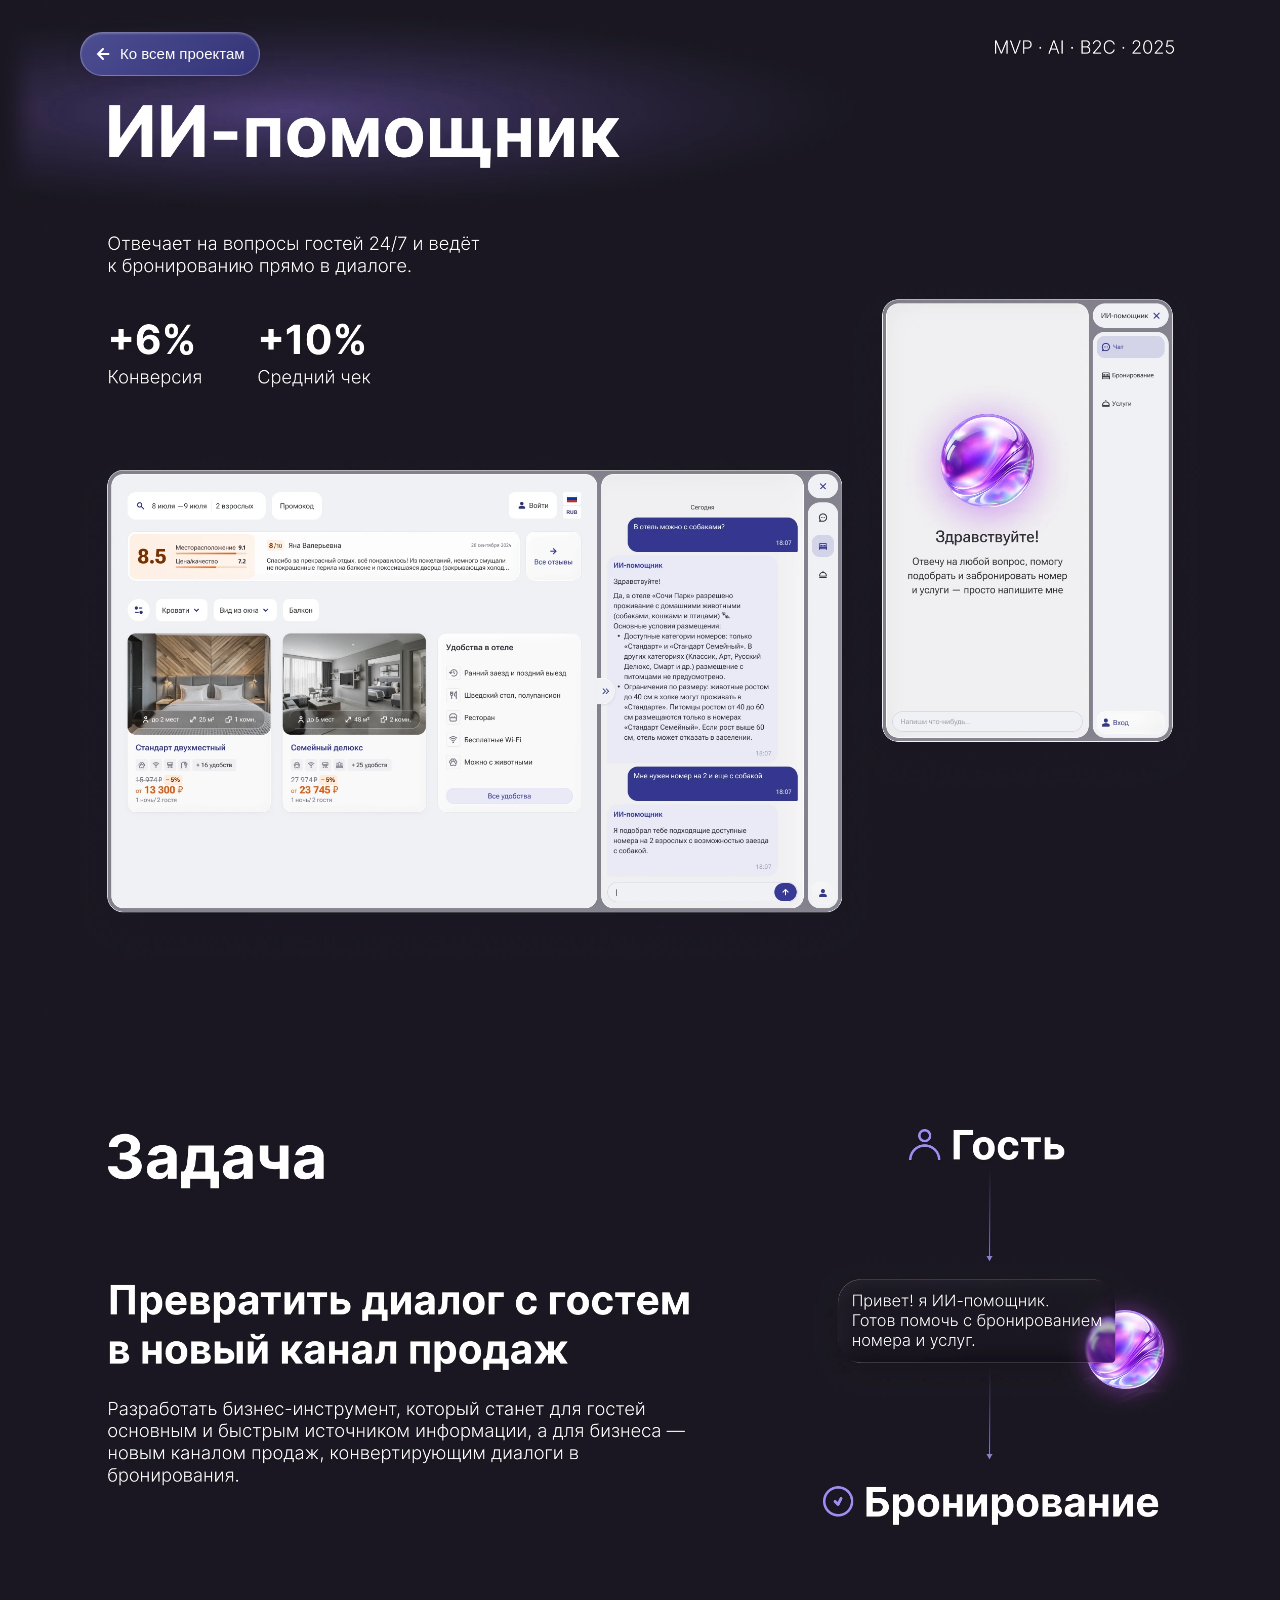
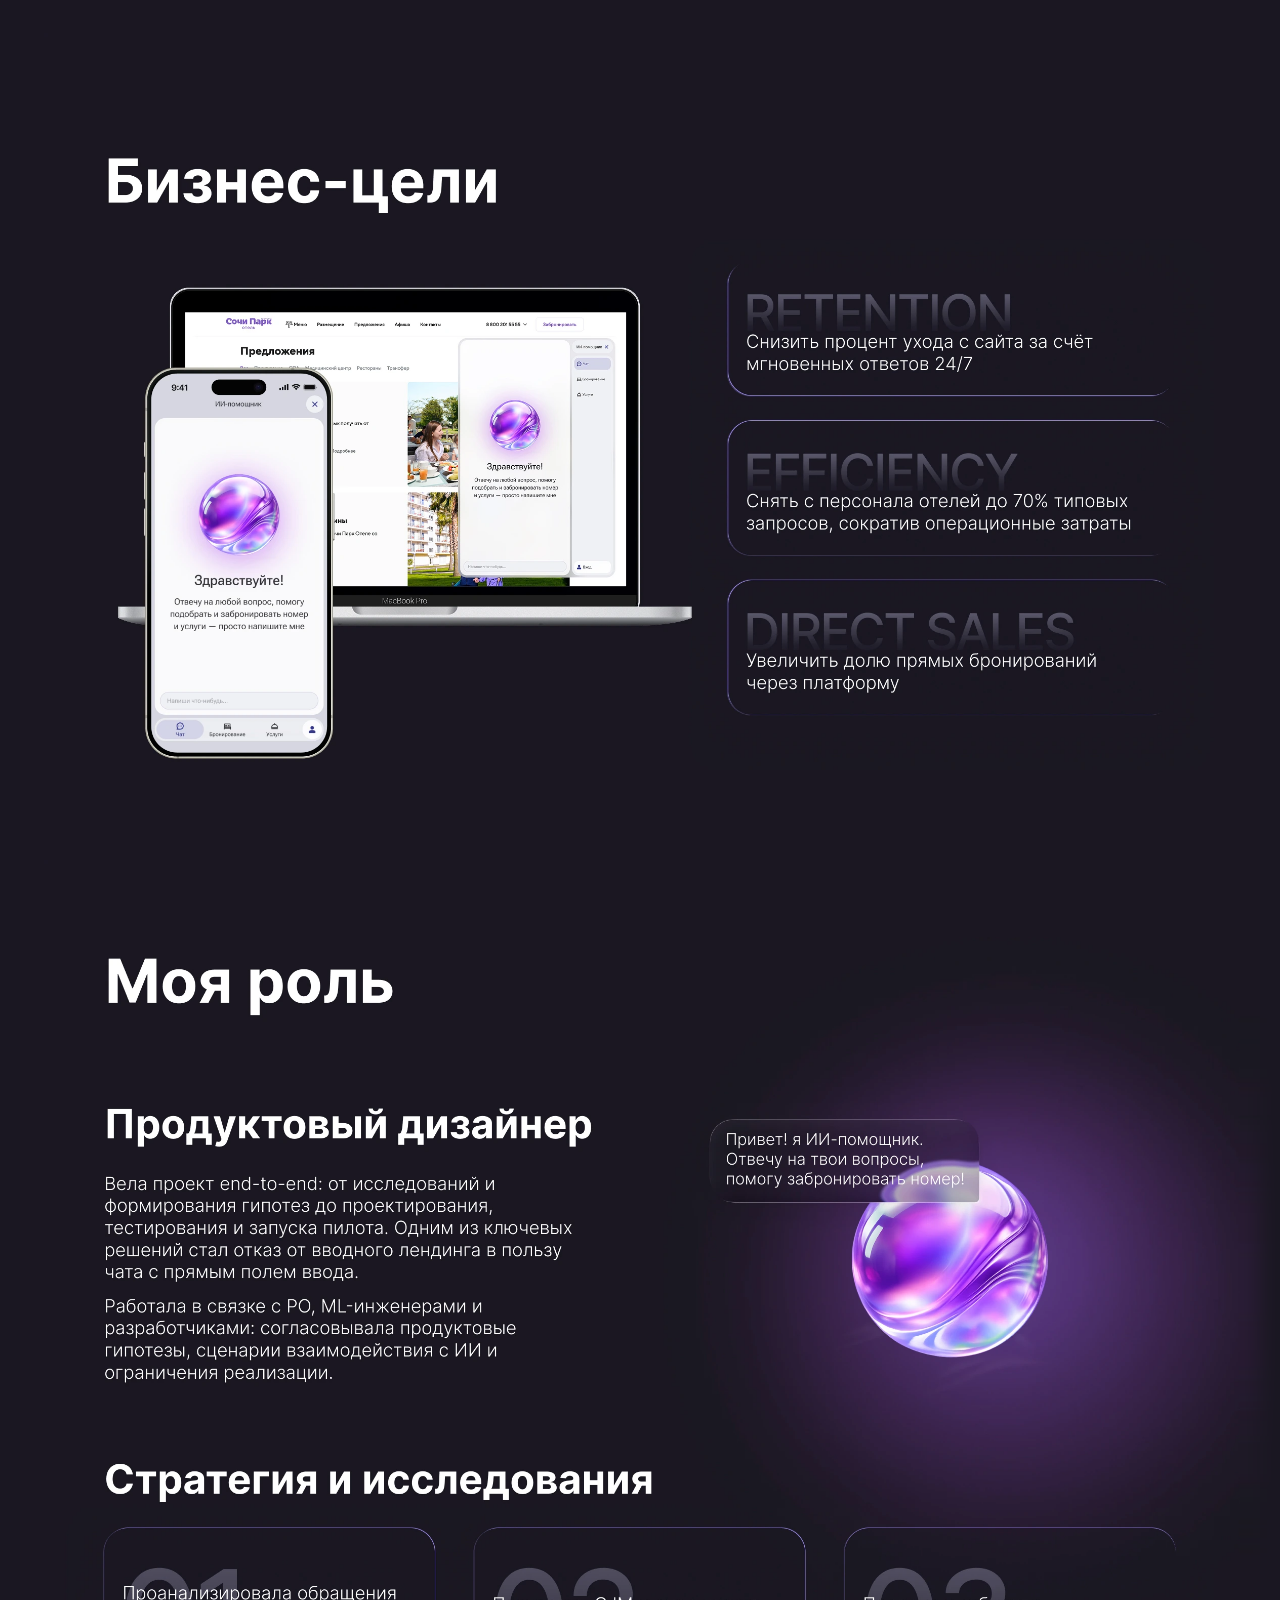
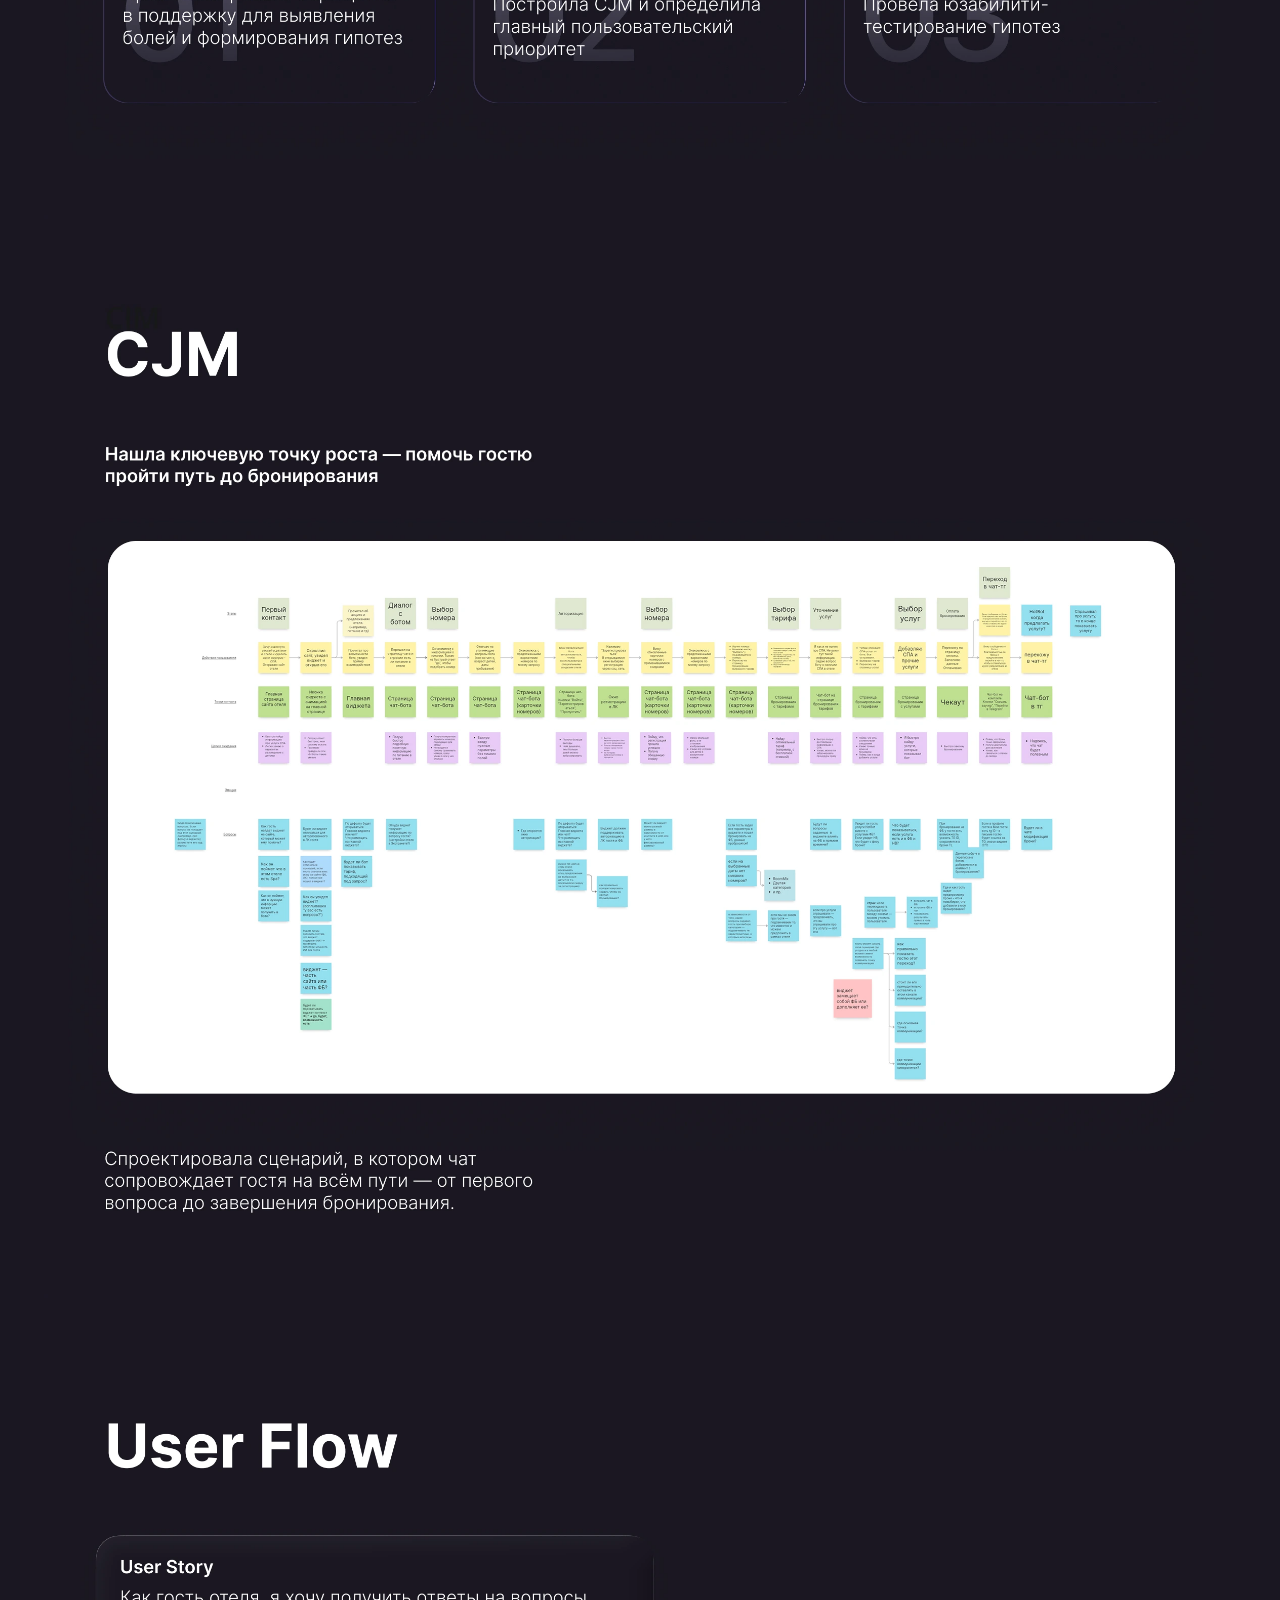
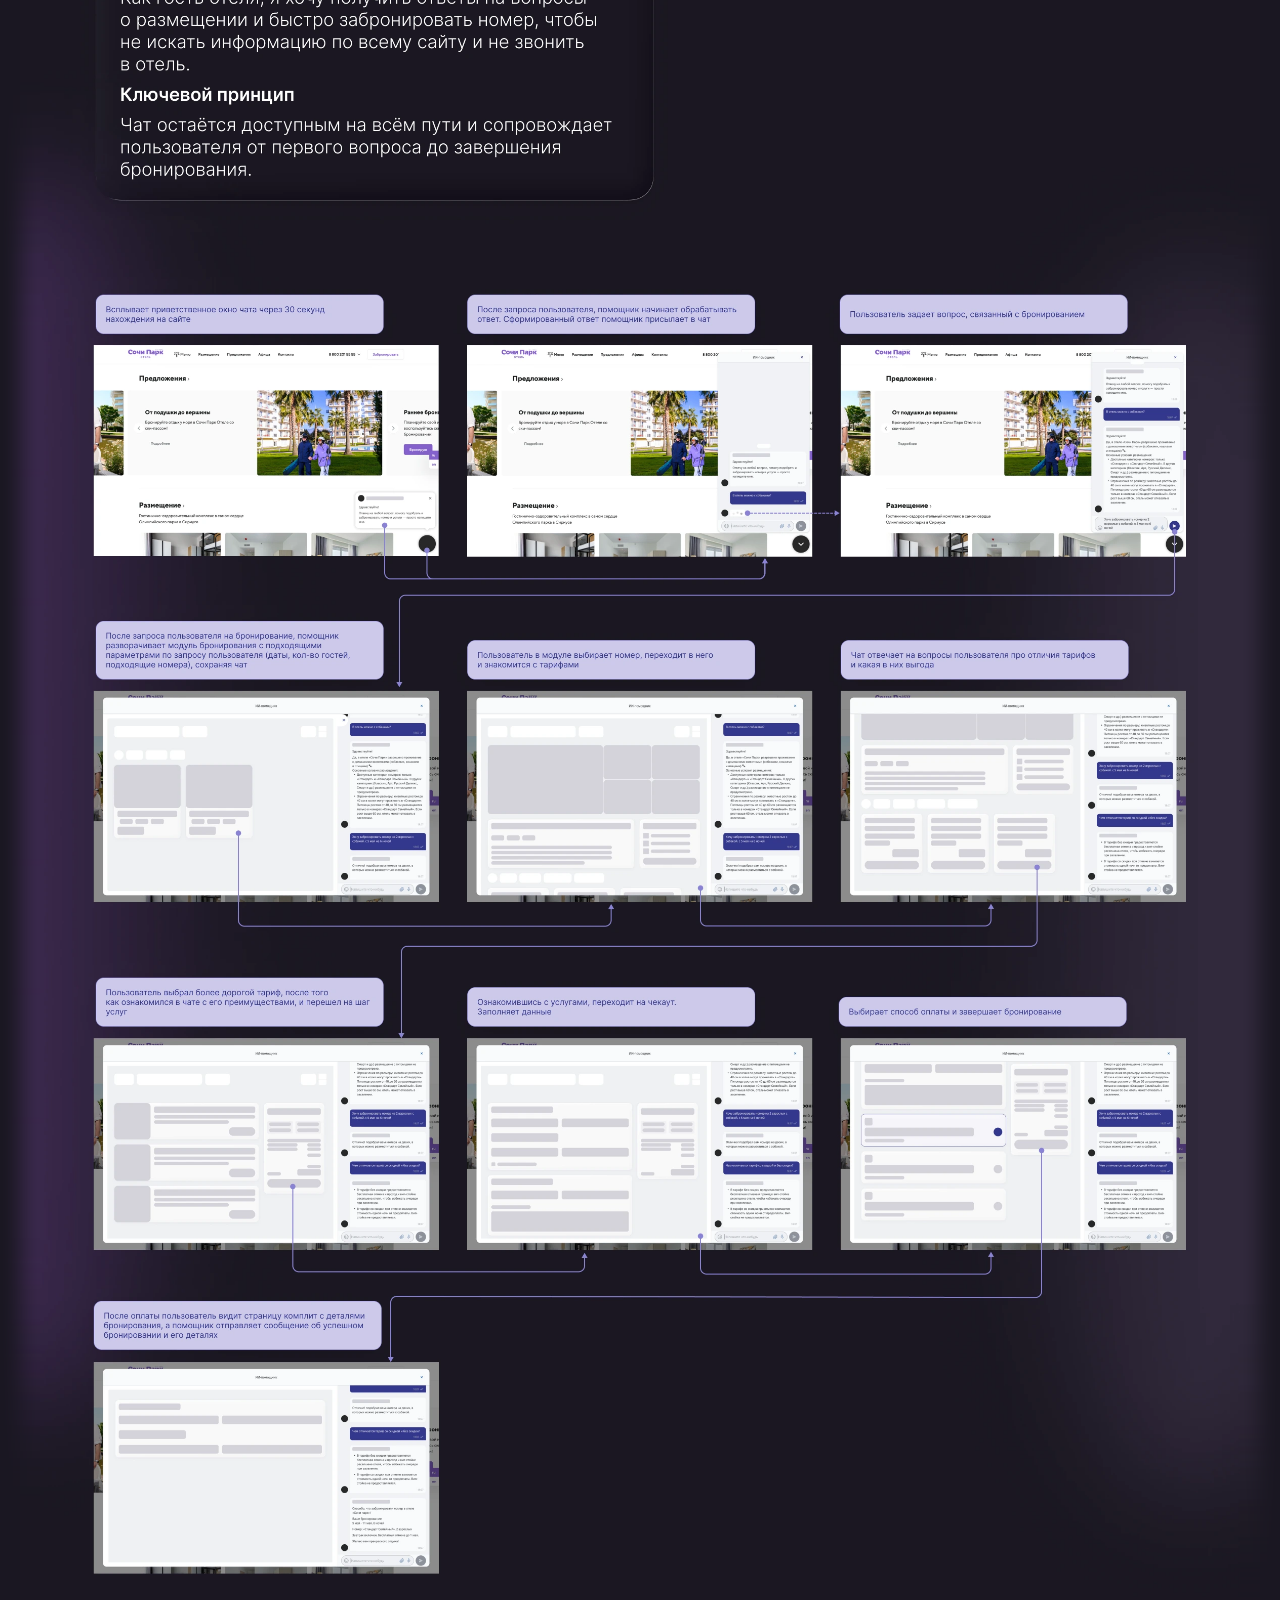
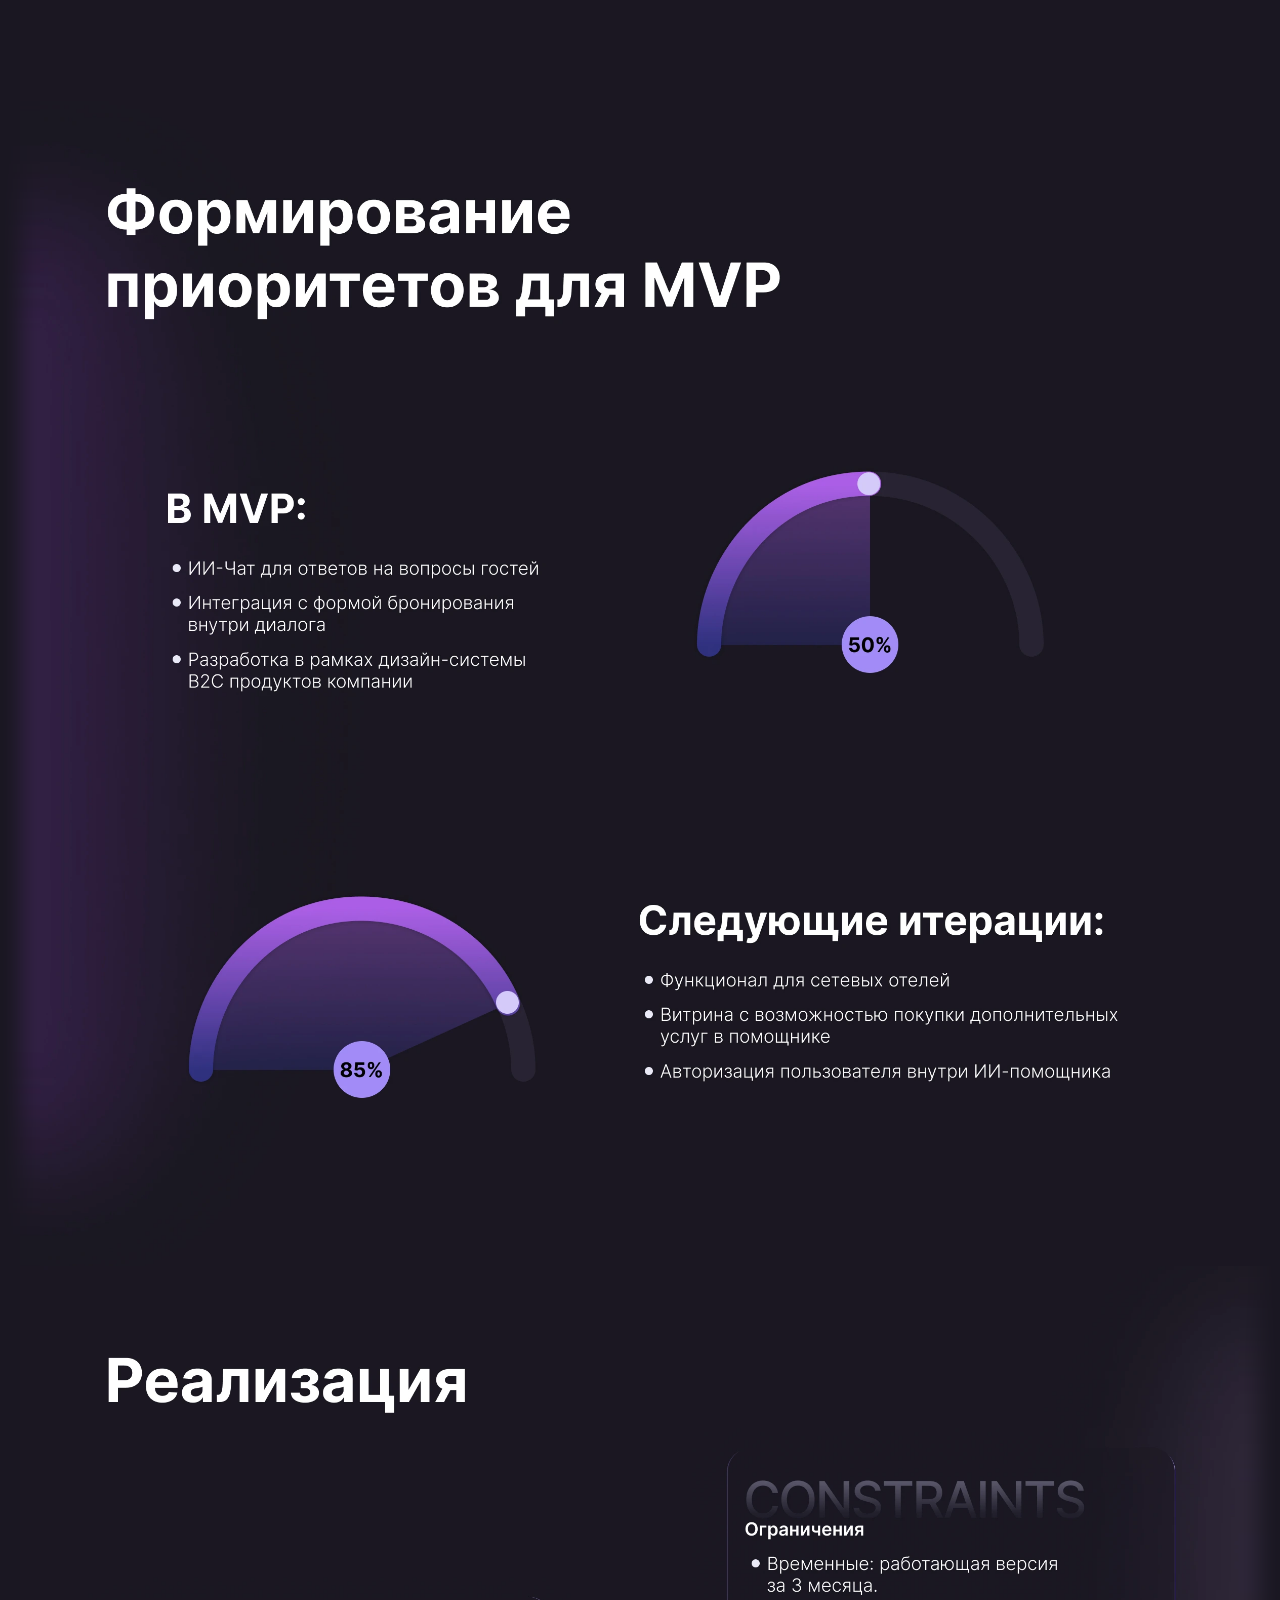
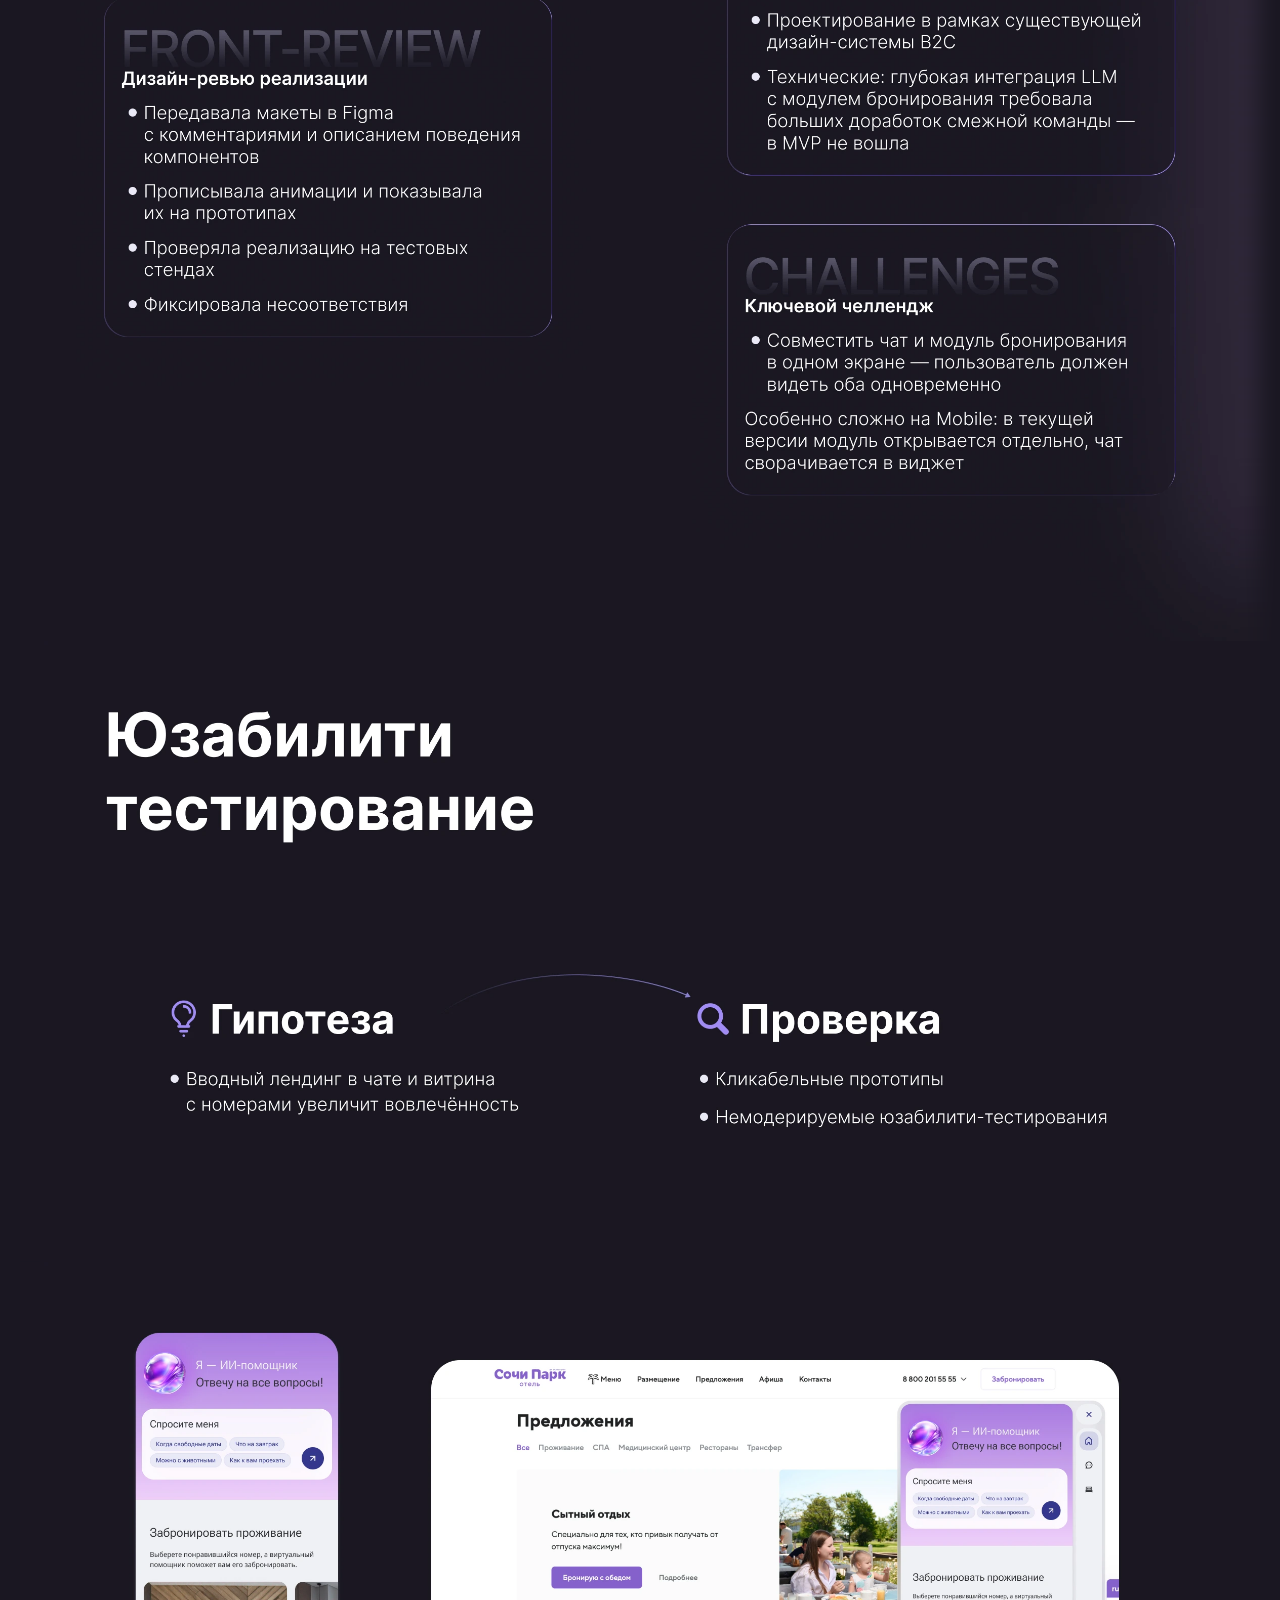
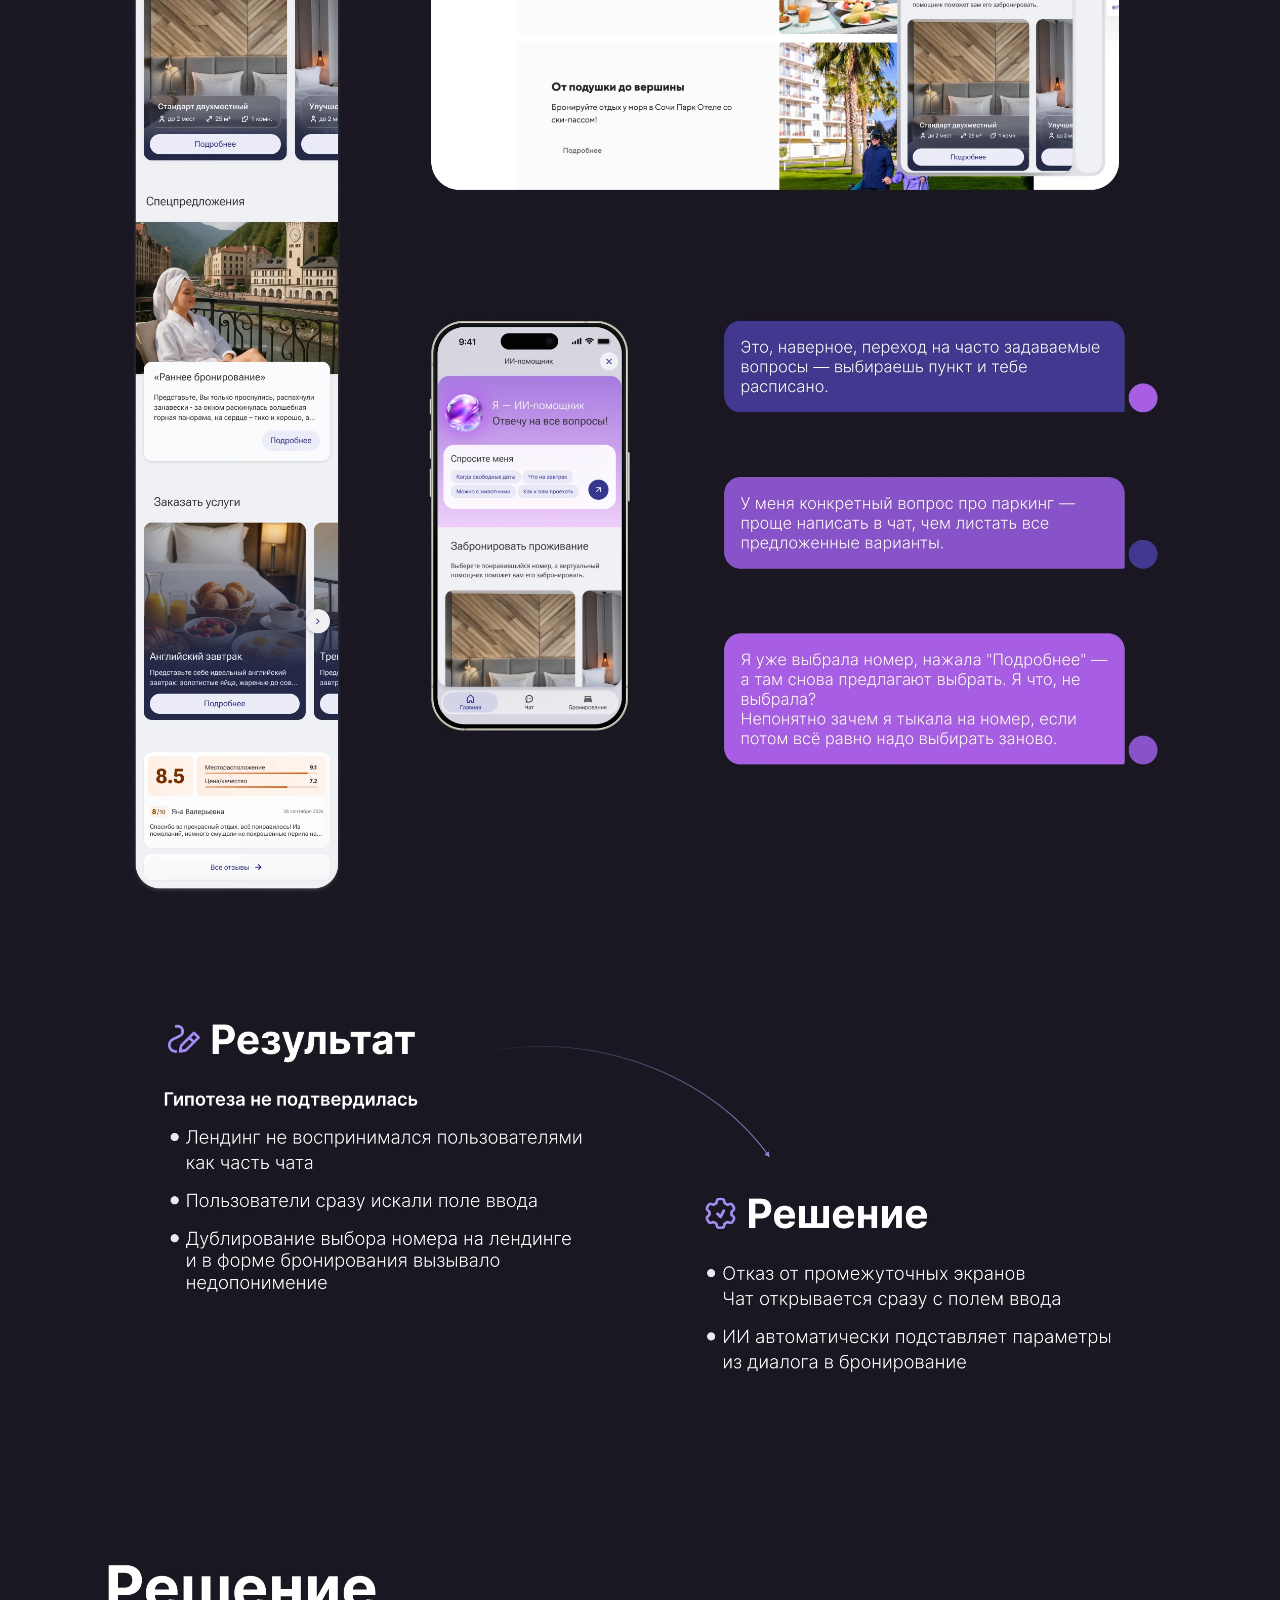
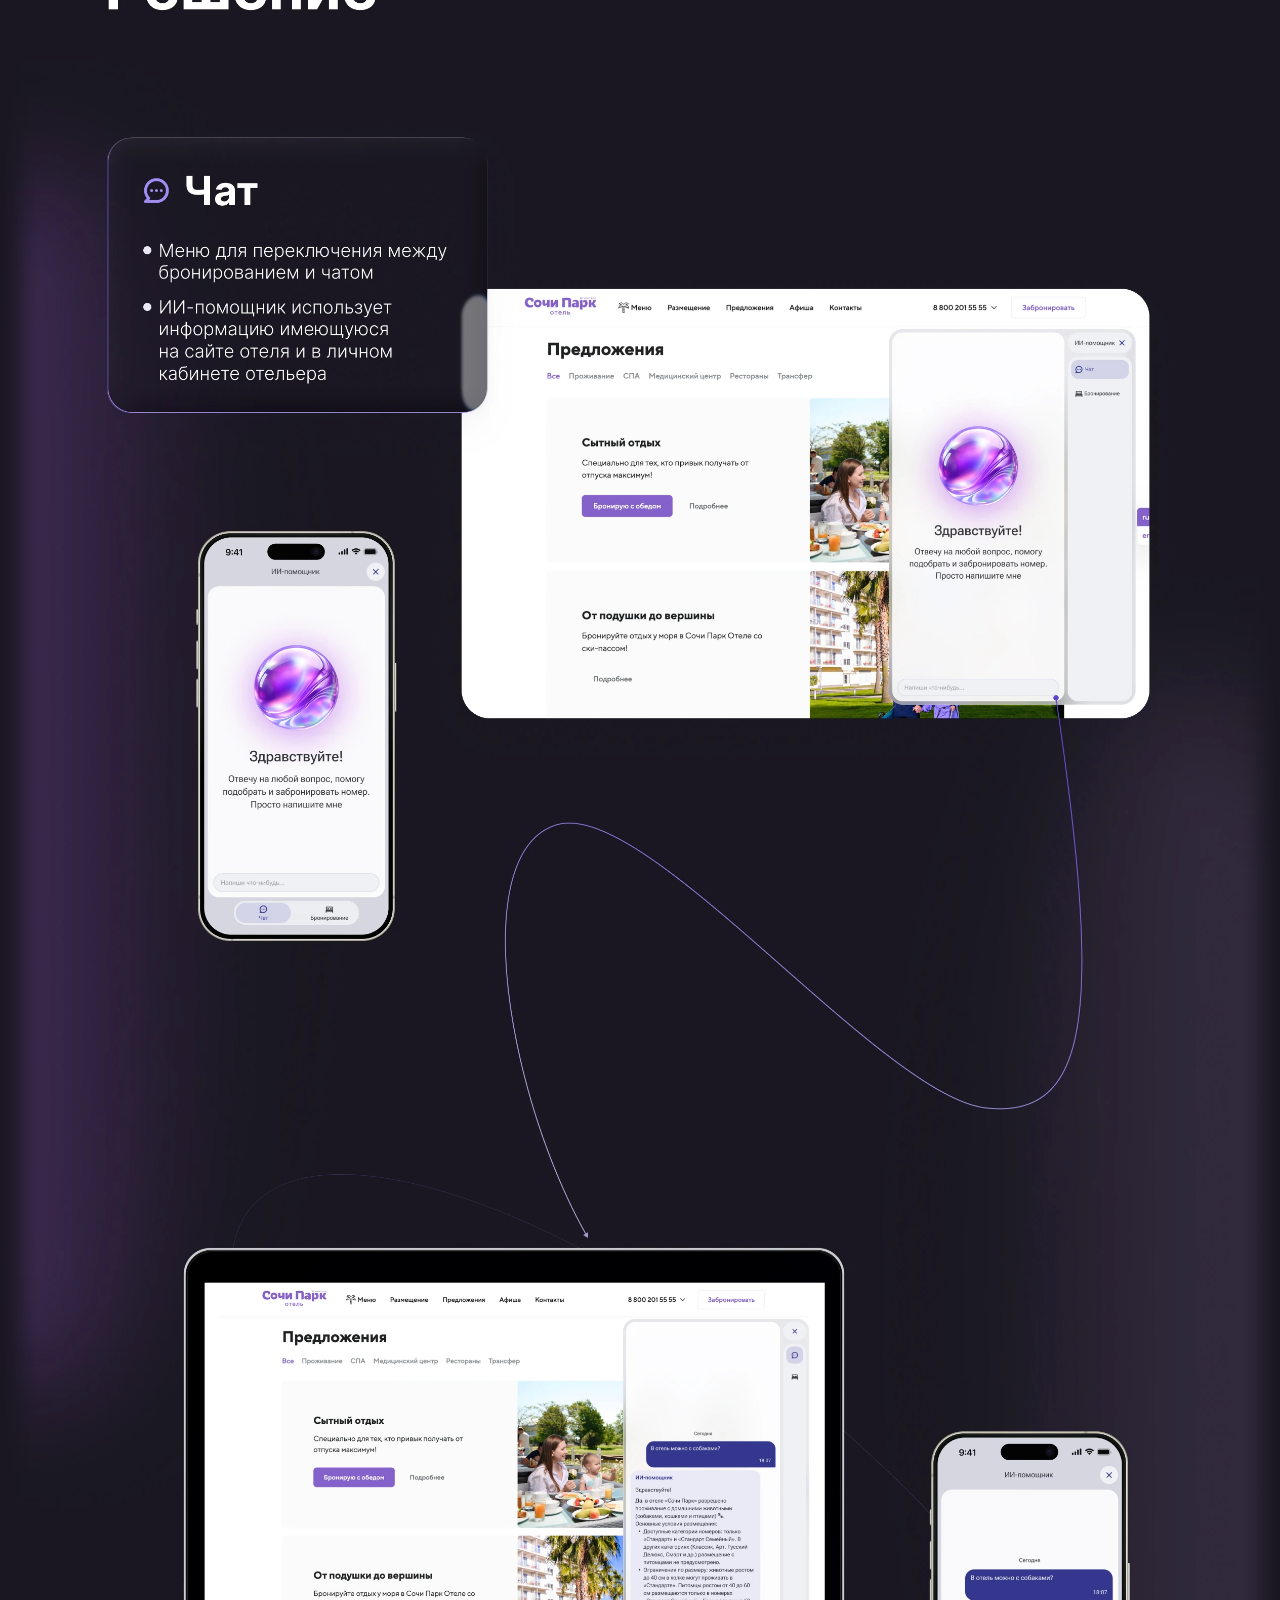
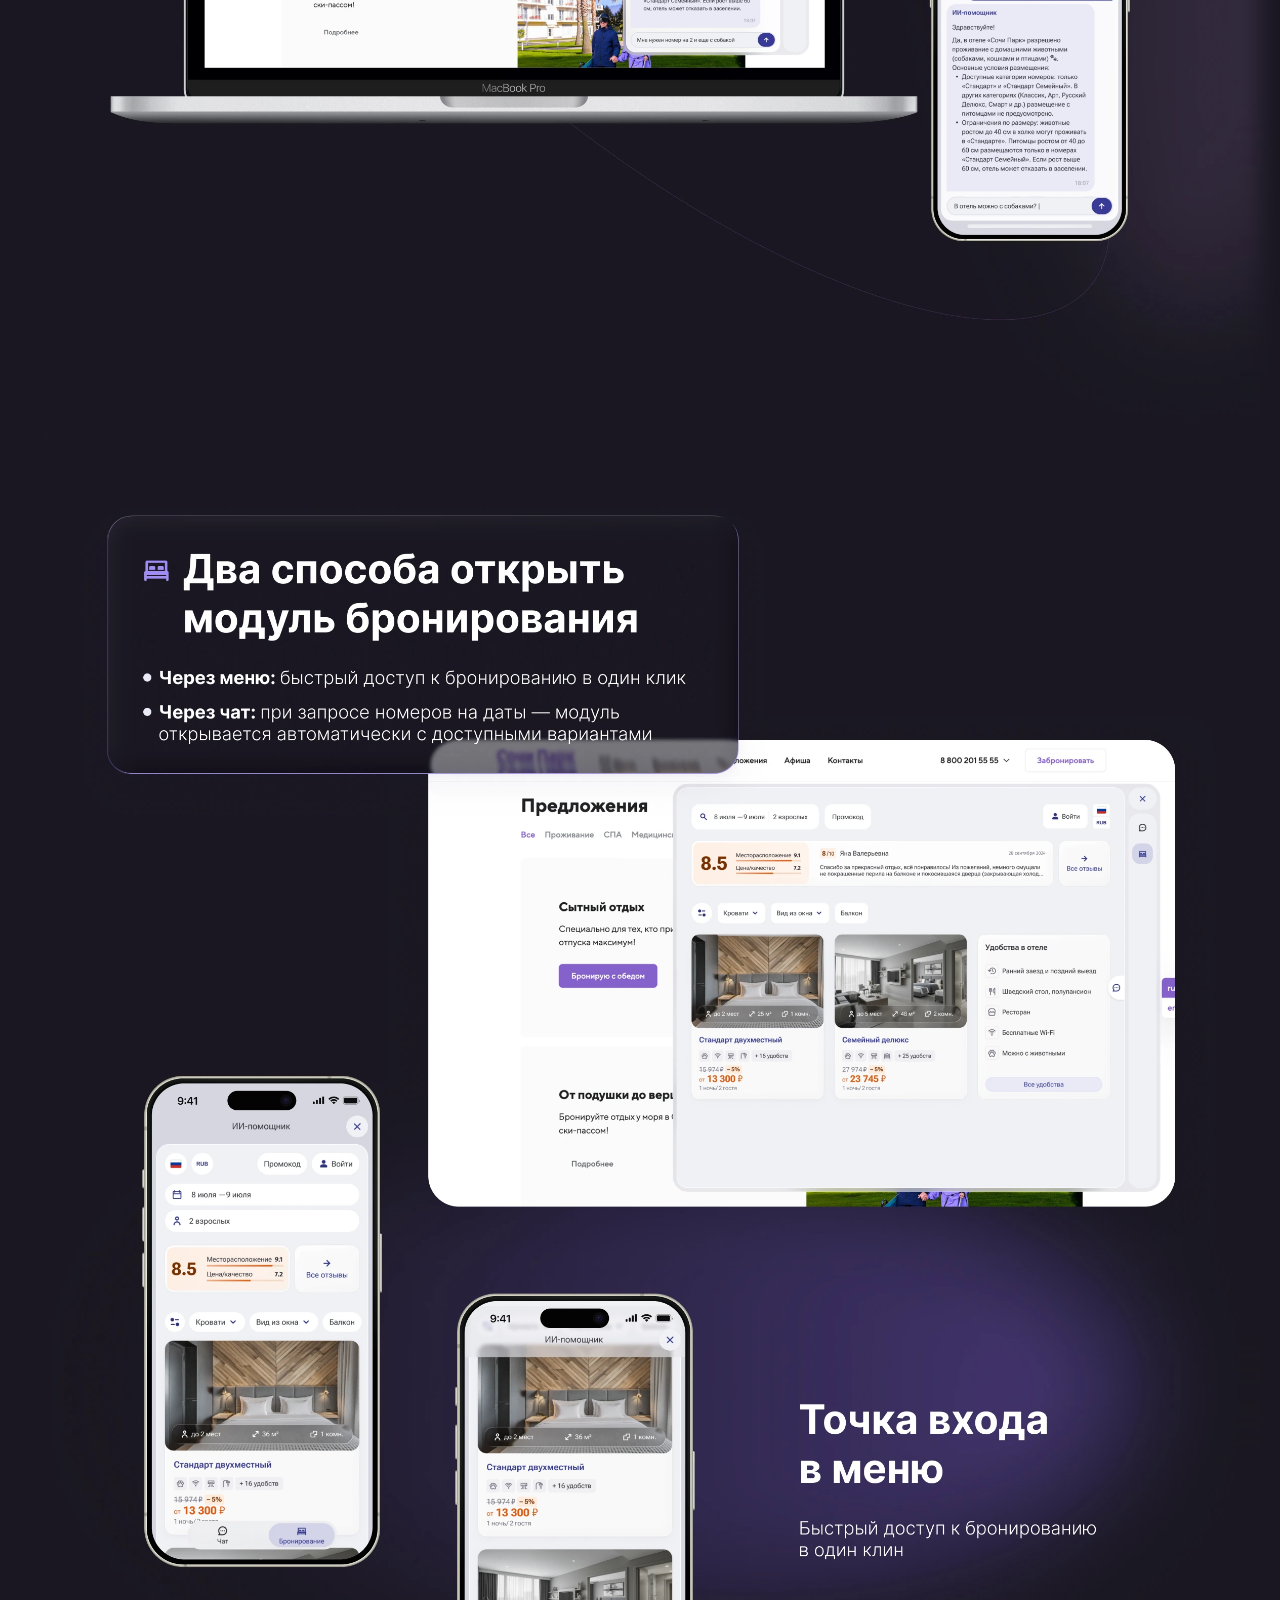
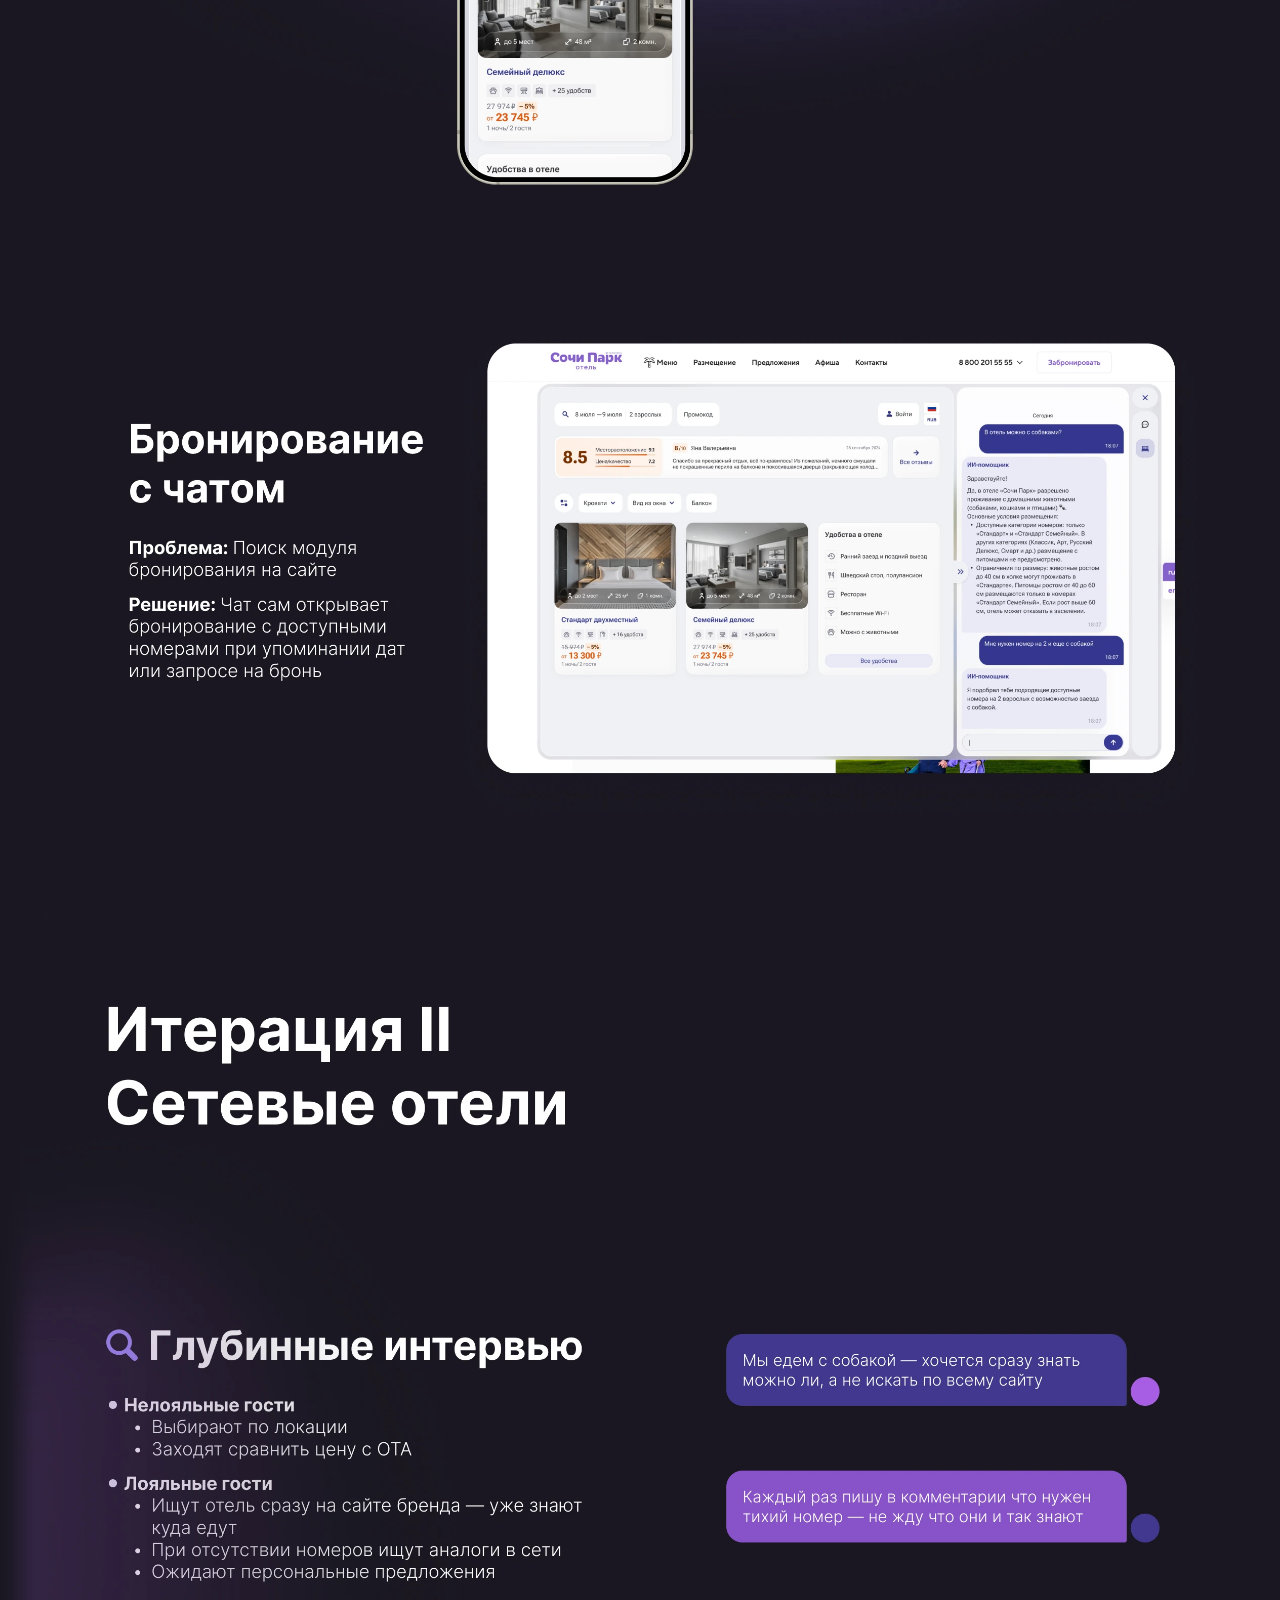
==== ai-assistant.html @ cda97fb2 "Добавить сайт портфолио и три кейса" ====
<!doctype html>
<html lang="ru">
<head>
  <meta charset="utf-8">
  <meta name="viewport" content="width=device-width, initial-scale=1">
  <meta name="description" content="Кейс Жанны Поломкиной о запуске ИИ-помощника для сайтов отелей.">
  <meta name="theme-color" content="#1a1722">
  <title>ИИ-помощник — Жанна Поломкина</title>
  <link rel="stylesheet" href="styles.css">
</head>
<body class="project-page project-page-dark">
  <header class="project-nav page">
    <a class="project-back" href="index.html#assistant-case">
      <svg width="20" height="20" viewBox="0 0 20 20" aria-hidden="true"><path d="M7.52271 11.0208H15.4004C15.9527 11.0208 16.4004 10.5731 16.4004 10.0208V9.97916C16.4004 9.42688 15.9527 8.97916 15.4004 8.97916H7.52271L10.744 5.75773C11.1345 5.3672 11.1345 4.73405 10.744 4.34353L10.7071 4.30669C10.3166 3.91616 9.68342 3.91616 9.29289 4.30669L3.59958 10L9.29289 15.6933C9.68342 16.0838 10.3166 16.0838 10.7071 15.6933L10.744 15.6565C11.1345 15.2659 11.1345 14.6328 10.744 14.2423L7.52271 11.0208Z" fill="currentColor"/></svg>
      Ко всем проектам
    </a>
  </header>

  <main aria-labelledby="assistant-title">
    <div class="assistant-panel" style="--panel-glow: url('assets--assistant--01-glow.webp')">
      <h1 class="project-block" id="assistant-title"><img draggable="false" src="assets--assistant--01.webp" width="2371" height="449" alt="ИИ-помощник. MVP, AI, B2C, 2025."></h1>
    </div>
    <div class="assistant-panel" style="--panel-glow: url('assets--assistant--02-glow.webp')">
      <img class="project-block" draggable="false" src="assets--assistant--02.webp" width="2371" height="1545" alt="ИИ-помощник отвечает гостям круглосуточно и ведёт к бронированию в диалоге. Конверсия выросла на 6%, средний чек — на 10%.">
    </div>
    <div class="assistant-panel" style="--panel-glow: url('assets--assistant--03-glow.webp')">
      <img class="project-block" draggable="false" src="assets--assistant--03.webp" width="2371" height="1232" alt="Задача: превратить диалог с гостем в новый канал продаж и дать гостям быстрый источник информации о бронировании." loading="lazy" decoding="async">
    </div>
    <div class="assistant-panel" style="--panel-glow: url('assets--assistant--04-glow.webp')">
      <img class="project-block" draggable="false" src="assets--assistant--04.webp" width="2371" height="1634" alt="Бизнес-цели: удержать гостей на сайте мгновенными ответами, снять с персонала до 70% типовых запросов и увеличить долю прямых бронирований." loading="lazy" decoding="async">
    </div>
    <div class="assistant-panel" style="--panel-glow: url('assets--assistant--05-glow.webp')">
      <img class="project-block" draggable="false" src="assets--assistant--05.webp" width="2371" height="1887" alt="Моя роль: продуктовый дизайнер от исследований до пилота. Анализ обращений в поддержку, карта пути гостя и юзабилити-тестирование. Работа с PO, ML-инженерами и разработчиками." loading="lazy" decoding="async">
    </div>
    <div class="assistant-panel" style="--panel-glow: url('assets--assistant--06-glow.webp')">
      <img class="project-block" draggable="false" src="assets--assistant--06.webp" width="2371" height="2132" alt="Карта пути гостя. Чат сопровождает гостя от первого вопроса до завершения бронирования." loading="lazy" decoding="async">
    </div>
    <div class="assistant-panel" style="--panel-glow: url('assets--assistant--07-glow.webp')">
      <img class="project-block" draggable="false" src="assets--assistant--07.webp" width="2371" height="3959" alt="Пользовательский сценарий. Гость задаёт вопрос, подбирает номер, сравнивает тарифы, выбирает услуги и оплачивает бронь, сохраняя доступ к чату." loading="lazy" decoding="async">
    </div>
    <div class="assistant-panel" style="--panel-glow: url('assets--assistant--08-glow.webp')">
      <img class="project-block" draggable="false" src="assets--assistant--08.webp" width="2371" height="2308" alt="Приоритеты MVP: ответы на вопросы и интеграция с бронированием в рамках дизайн-системы. Следующие итерации: сетевые отели, покупка услуг и авторизация в помощнике." loading="lazy" decoding="async">
    </div>
    <div class="assistant-panel" style="--panel-glow: url('assets--assistant--09-glow.webp')">
      <img class="project-block" draggable="false" src="assets--assistant--09.webp" width="2371" height="1928" alt="Реализация. Дизайн-ревью, проверка на тестовых стендах, ограничения трёхмесячного срока и задача совместить чат с бронированием на одном экране." loading="lazy" decoding="async">
    </div>
    <div class="assistant-panel" style="--panel-glow: url('assets--assistant--10-glow.webp')">
      <img class="project-block" draggable="false" src="assets--assistant--10.webp" width="2371" height="1226" alt="Юзабилити-тестирование. Гипотезу о том, что вводный экран и витрина номеров повысят вовлечённость, проверили на кликабельных прототипах." loading="lazy" decoding="async">
    </div>
    <div class="assistant-panel" style="--panel-glow: url('assets--assistant--11-glow.webp')">
      <img class="project-block" draggable="false" src="assets--assistant--11.webp" width="2371" height="2528" alt="Прототип вводного экрана и отзывы участников. Гости предпочитали сразу писать в чат и путались, когда номер предлагали выбрать повторно." loading="lazy" decoding="async">
    </div>
    <div class="assistant-panel" style="--panel-glow: url('assets--assistant--12-glow.webp')">
      <img class="project-block" draggable="false" src="assets--assistant--12.webp" width="2371" height="1092" alt="Результат тестирования. Вводный экран убрали, чат сразу открывается с полем ввода, а параметры из диалога передаются в бронирование." loading="lazy" decoding="async">
    </div>
    <div class="assistant-panel" style="--panel-glow: url('assets--assistant--13-glow.webp')">
      <img class="project-block" draggable="false" src="assets--assistant--13.webp" width="2371" height="4229" alt="Решение для чата. Меню переключает между чатом и бронированием. Помощник использует сведения с сайта отеля и из кабинета отельера." loading="lazy" decoding="async">
    </div>
    <div class="assistant-panel" style="--panel-glow: url('assets--assistant--14-glow.webp')">
      <img class="project-block" draggable="false" src="assets--assistant--14.webp" width="2371" height="4111" alt="Бронирование открывается через меню или автоматически из чата при запросе доступных номеров на нужные даты." loading="lazy" decoding="async">
    </div>
    <div class="assistant-panel" style="--panel-glow: url('assets--assistant--15-glow.webp')">
      <img class="project-block" draggable="false" src="assets--assistant--15.webp" width="2371" height="4168" alt="Вторая итерация для сетевых отелей. После интервью добавили быстрый выбор города и карточки отелей в диалоге." loading="lazy" decoding="async">
    </div>
    <div class="assistant-panel" style="--panel-glow: url('assets--assistant--16-glow.webp')">
      <img class="project-block" draggable="false" src="assets--assistant--16.webp" width="2371" height="2202" alt="Результат пилота. Конверсия после общения с чатом выросла на 6%, средний чек — на 10%. Обработку типовых запросов автоматизировали." loading="lazy" decoding="async">
    </div>
    <div class="assistant-panel">
      <img class="project-block" draggable="false" src="assets--assistant--17.webp" width="2371" height="3329" alt="Финальные экраны ИИ-помощника на компьютере и телефоне: приветствие, диалог, бронирование и подбор отелей сети." loading="lazy" decoding="async">
    </div>
  </main>
</body>
</html>
---- styles.css ----
:root {
  font-family: Arial, Helvetica, sans-serif;
  color: #101013;
  background: #ececef;
  --accent: #35338b;
  --inset: clamp(24px, 5.333vw, 64px);
}

*, *::before, *::after { box-sizing: border-box; }
body {
  margin: 0;
  background: radial-gradient(
    ellipse clamp(260px, 45.833vw, 720px) clamp(160px, 18vw, 260px)
    at max(0px, calc(50% - 600px)) clamp(90px, 10.417vw, 145px),
    #ccc4eb, transparent
  ) no-repeat;
}
h1, h2, h3, ul { margin: 0; }
h2 { font-size: 40px; line-height: 1.2; }
a { color: var(--accent); text-decoration: none; }
a:focus-visible, button:focus-visible { outline: 3px solid #796be2; outline-offset: 4px; }
a:hover { text-decoration: underline; }
img { display: block; max-width: 100%; }
section { scroll-margin-top: 24px; }

.page {
  max-width: 1200px;
  margin-inline: auto;
}
.inset { padding-inline: var(--inset); }
.header { padding-top: 30px; }
.header nav { display: flex; justify-content: flex-end; flex-wrap: wrap; gap: 12px 28px; font-size: 16px; }
.header h1 {
  margin-top: 40px;
  font-size: clamp(40px, 6.05vw, 73px);
  line-height: 1.16;
  letter-spacing: -.02em;
  color: #050506;
}

.intro {
  display: grid;
  grid-template-columns: minmax(0, 395fr) minmax(0, 613fr);
  align-items: stretch;
  gap: clamp(24px, 5.333vw, 64px);
  margin-top: clamp(58px, 12.1vw, 145px);
  margin-bottom: clamp(48px, 7vw, 84px);
}
.portrait {
  width: 100%;
  height: 100%;
  object-fit: cover;
  border-radius: 40px;
  box-shadow: 0 24px 58px #24233f0d;
}
.bio {
  padding: clamp(28px, 4.67vw, 56px);
  background: linear-gradient(152deg, #fff, #f0f0f1);
  border-radius: 48px;
  box-shadow: inset 0 0 34px #ffffff88, 0 1px 4px #1817290d, 0 16px 36px #24233f08;
}
.bio h2 { margin-bottom: 32px; color: #050506; }
.bio ul, .case ul { font-size: 20px; line-height: 1.22; }
.bio ul, .case ul, .achievement ul { padding-left: 24px; }
.bio li::marker, .case li::marker { color: var(--accent); }
.bio li + li { margin-top: 23px; }
.bio address {
  display: flex;
  flex-wrap: wrap;
  gap: 10px clamp(20px, 5.4vw, 65px);
  margin-top: 24px;
  font-style: normal;
  font-size: 16px;
}

.achievements {
  position: relative;
  isolation: isolate;
  overflow: hidden;
  padding-block: 120px 122px;
  border-radius: 40px;
  color: white;
  background: radial-gradient(ellipse 55% 46% at 67% 55%, #473a75, transparent 100%), #1f1e2d;
}
.achievements::before {
  content: "";
  position: absolute;
  z-index: -1;
  top: 190px;
  left: 10%;
  width: 720px;
  height: 240px;
  border: 1px solid #7662ac75;
  border-radius: 50%;
  transform: rotate(37deg);
}
.achievement-grid {
  display: grid;
  grid-template-columns: repeat(3, minmax(0, 1fr));
  gap: clamp(18px, 3.333vw, 40px);
  margin-top: 64px;
}
.achievement {
  position: relative;
  min-height: 323px;
  padding: 32px 23px 105px;
  border: 1px solid #aaa7c247;
  border-right-color: #8981b521;
  border-radius: 30px;
  background: linear-gradient(140deg, #211f34e8, #141321e8);
}
.achievement:nth-child(3) { background: linear-gradient(140deg, #262347e6, #141321ee); }
.achievement h3 { font-size: clamp(21px, 2.333vw, 28px); line-height: 1.2; }
.achievement ul { margin-top: 24px; font-size: 18px; line-height: 1.45; }
.achievement li + li { margin-top: 5px; }
.achievement img { position: absolute; right: 35px; bottom: 28px; }

.cases { padding-top: 104px; padding-bottom: 180px; }
.cases > h2 { margin-bottom: 64px; }
.case {
  display: grid;
  grid-template-columns: 42.3% minmax(0, 1fr);
  width: calc(100% - 32px);
  border-radius: 40px;
  background: #fff;
  color: #191b1e;
  box-shadow: 0 24px 55px #24233f0e, 0 1px 4px #24233f12;
  cursor: pointer;
}
.case + .case { margin-top: 64px; }
.case-cover { width: 100%; height: 100%; object-fit: cover; border-radius: inherit; }
.case-body { display: flex; flex-direction: column; padding: 39px 32px 31px 40px; }
.case h3 { margin-bottom: 30px; font-size: 28px; line-height: 1.22; }
.case li + li { margin-top: 12px; }
.case-link {
  display: inline-flex;
  align-items: center;
  gap: 4px;
  align-self: flex-end;
  margin-top: auto;
  padding: 12px 16px;
  border-radius: 100px;
  background: #e8e6f6;
  font-size: 16px;
  line-height: 1;
}
.case ul { margin-bottom: 24px; }
.case:has(.case-link:focus-visible) { outline: 3px solid #796be2; outline-offset: 4px; }
.case-link:hover { text-decoration: none; }

@media (hover: hover) {
  .case:hover { box-shadow: 0 24px 84px #0e0c3017, 0 3px 20px #0e0c300d; }
  .case-link:hover { background: #ded9f4; }
}

@media (max-width: 960px) {
  .bio ul, .case ul { font-size: 18px; }
  .bio li + li { margin-top: 16px; }
  .bio address { column-gap: 20px; }
  .case { width: 100%; }
  .case-cover { object-fit: contain; background: #ececef; }
  .case-body { padding: 28px; }
  .case h3 { font-size: 24px; }
}

@media (max-width: 760px) {
  h2 { font-size: 32px; }
  .header nav { justify-content: flex-start; }
  .intro { grid-template-columns: 1fr; }
  .portrait { height: auto; width: min(100%, 395px); }
  .bio { border-radius: 32px; }
  .bio h2 { margin-bottom: 22px; }
  .achievements { padding-block: 54px; border-radius: 30px; }
  .achievement-grid { grid-template-columns: 1fr; margin-top: 32px; }
  .achievement { min-height: 196px; padding-bottom: 32px; padding-right: 83px; }
  .achievement ul { margin-top: 16px; }
  .achievement img { width: 52px; height: 52px; right: 18px; bottom: 20px; }
  .cases { padding-block: 60px 80px; }
  .cases > h2 { margin-bottom: 30px; }
  .case { grid-template-columns: 1fr; border-radius: 30px; }
  .case + .case { margin-top: 32px; }
  .case-cover { height: auto; aspect-ratio: auto; }
  .case h3 { margin-bottom: 20px; }
}

@media (max-width: 420px) {
  .header h1 { font-size: clamp(29px, 8.3vw, 40px); }
  .header nav { gap: 12px 18px; }
  .bio, .case-body { padding: 24px; }
  .bio ul, .case ul { font-size: 17px; }
}

@media (min-width: 1100px) {
  .intro { min-height: 482px; }
  .case { min-height: 390px; }
  .case + .case { min-height: 414px; }
}

.project-page { background: #ececef; }
.project-page-modification { background: #ecebf0; }
.project-page-dark { background: #1a1722; color: #fff; color-scheme: dark; }

.project-nav {
  position: sticky;
  z-index: 2;
  top: max(clamp(12px, 2.67vw, 32px), env(safe-area-inset-top));
  height: 0;
  padding-inline: clamp(16px, 3.33vw, 40px);
}

.project-back {
  display: inline-flex;
  align-items: center;
  gap: 7px;
  min-height: 44px;
  padding: 8px 14px 8px 12px;
  border: 1px solid #ffffff45;
  border-radius: 999px;
  background: linear-gradient(145deg, #5455a0df, #353680d9);
  box-shadow: inset 0 1px 2px #ffffff36, 0 6px 20px #0e0c3014;
  -webkit-backdrop-filter: blur(10px) saturate(145%);
  backdrop-filter: blur(10px) saturate(145%);
  color: #fff;
  font-size: 15px;
  line-height: 1.2;
}

.project-back:hover {
  background: linear-gradient(145deg, #484992ec, #303174e8);
  text-decoration: none;
}

.project-block img, img.project-block {
  width: 100%;
  height: auto;
  pointer-events: none;
  user-select: none;
  -webkit-touch-callout: none;
}

@media (min-width: 1201px) {
  .assistant-panel {
    display: grid;
    grid-template-columns: minmax(0, 1fr) min(100%, 1200px) minmax(0, 1fr);
  }

  .assistant-panel > .project-block { grid-area: 1 / 2; }

  .assistant-panel::before,
  .assistant-panel::after {
    content: "";
    width: min(100%, 380px);
    background: var(--panel-glow) no-repeat;
    background-size: 200% 100%;
  }

  .assistant-panel::before { grid-area: 1 / 1; justify-self: end; }
  .assistant-panel::after { grid-area: 1 / 3; background-position: right; }
}

@media (max-width: 760px) {
  .project-page main { padding-top: 58px; }
}
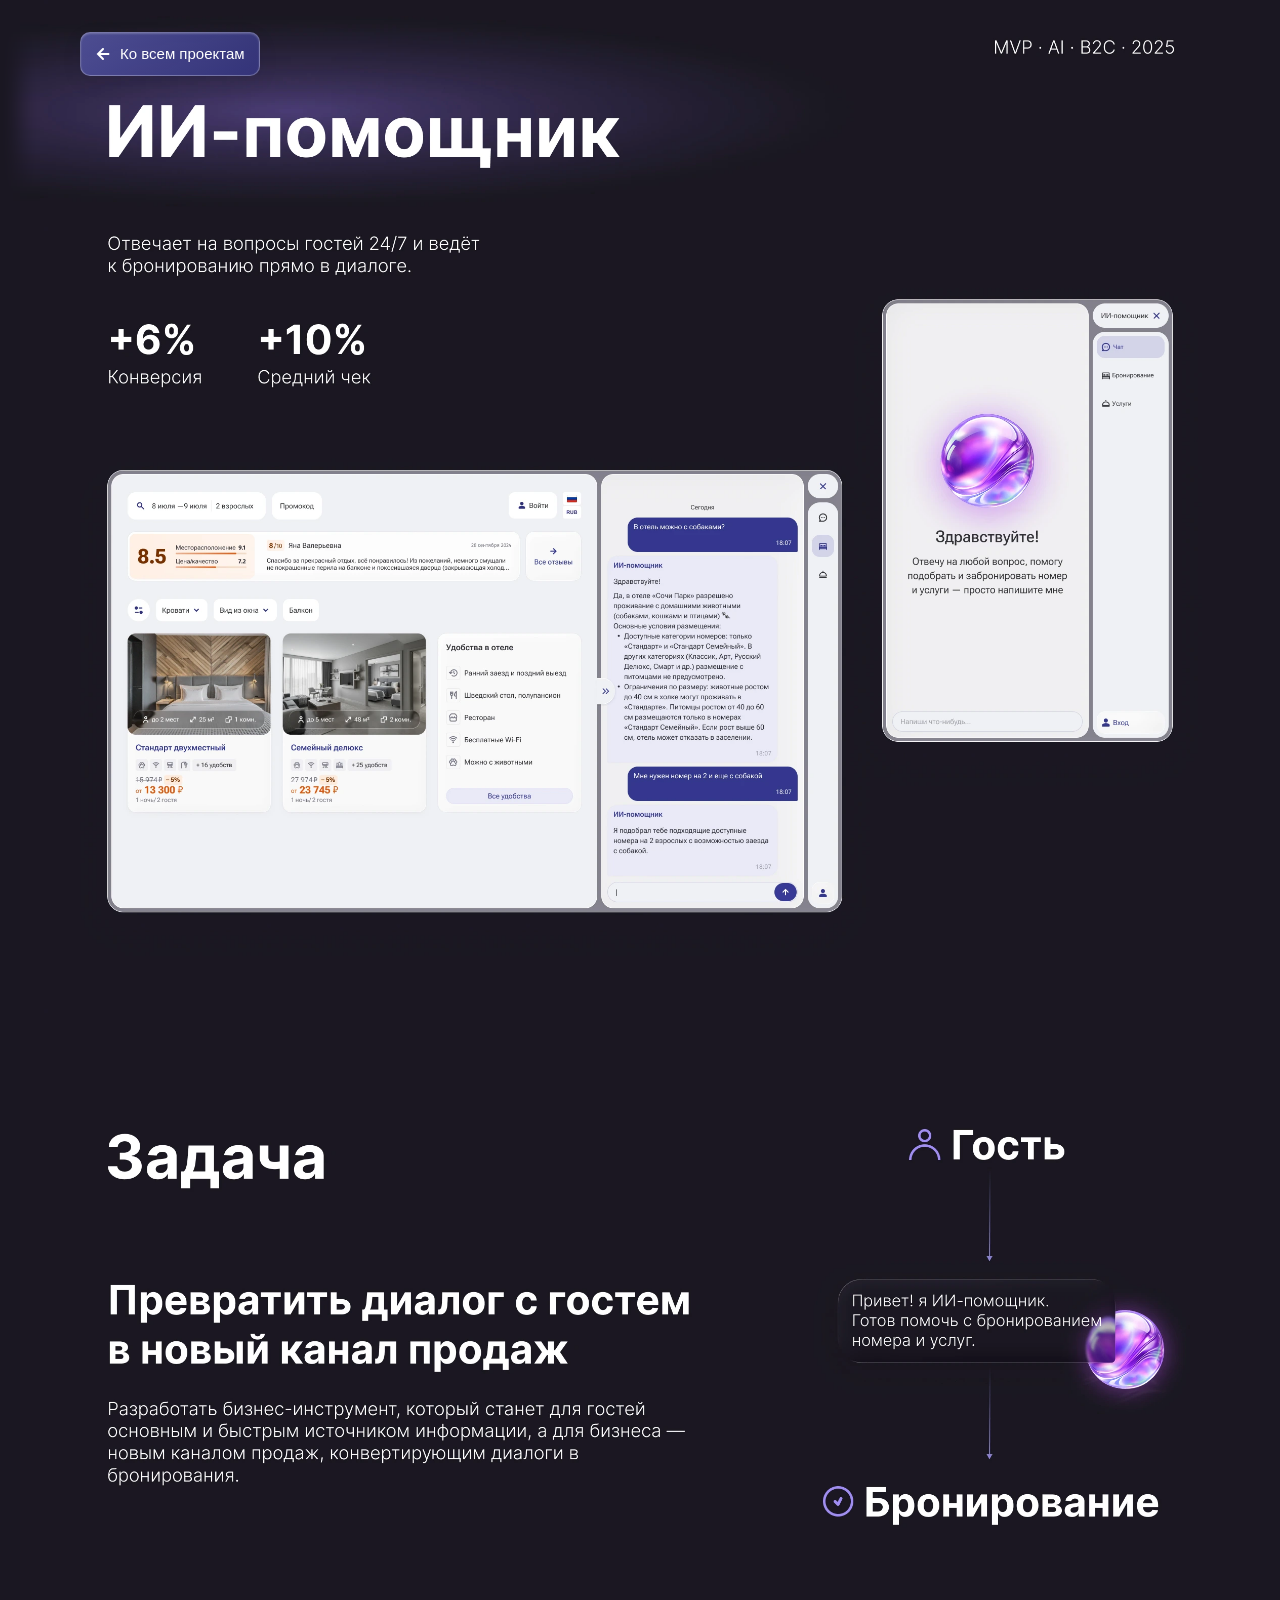
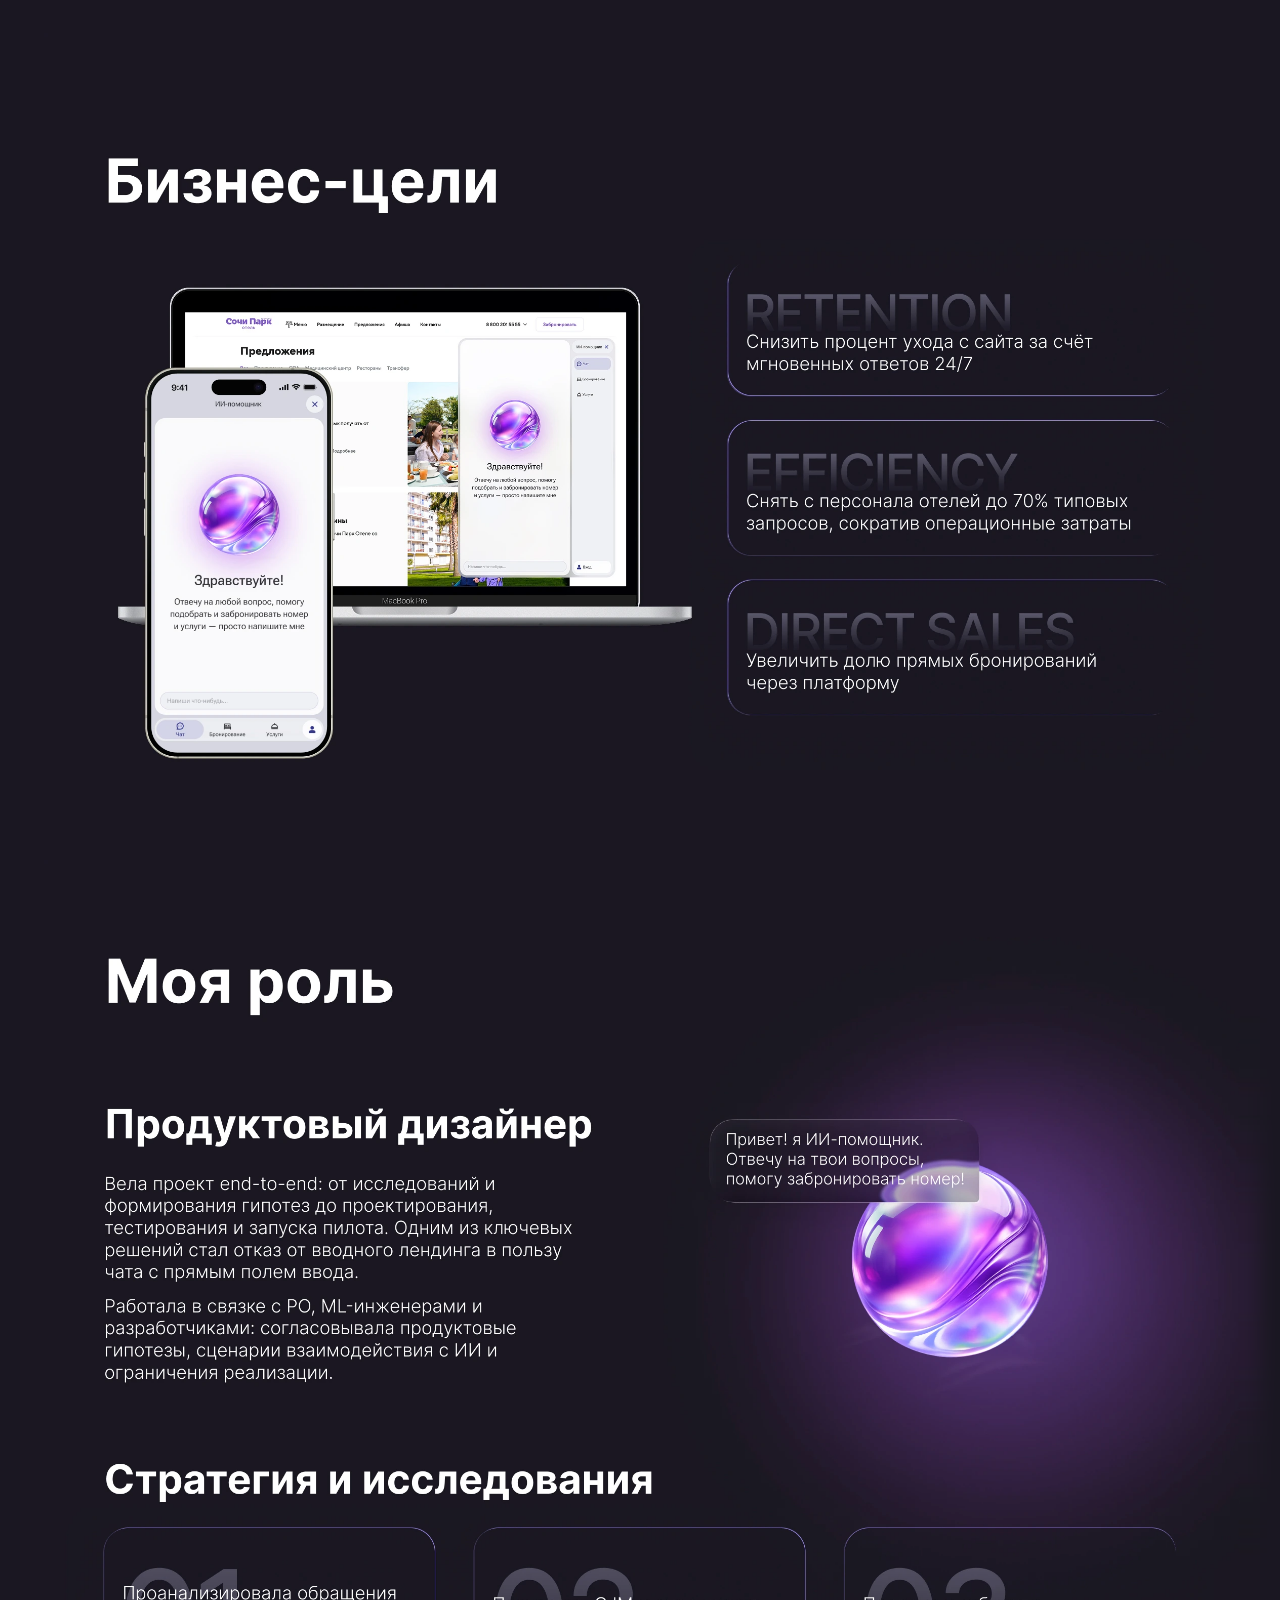
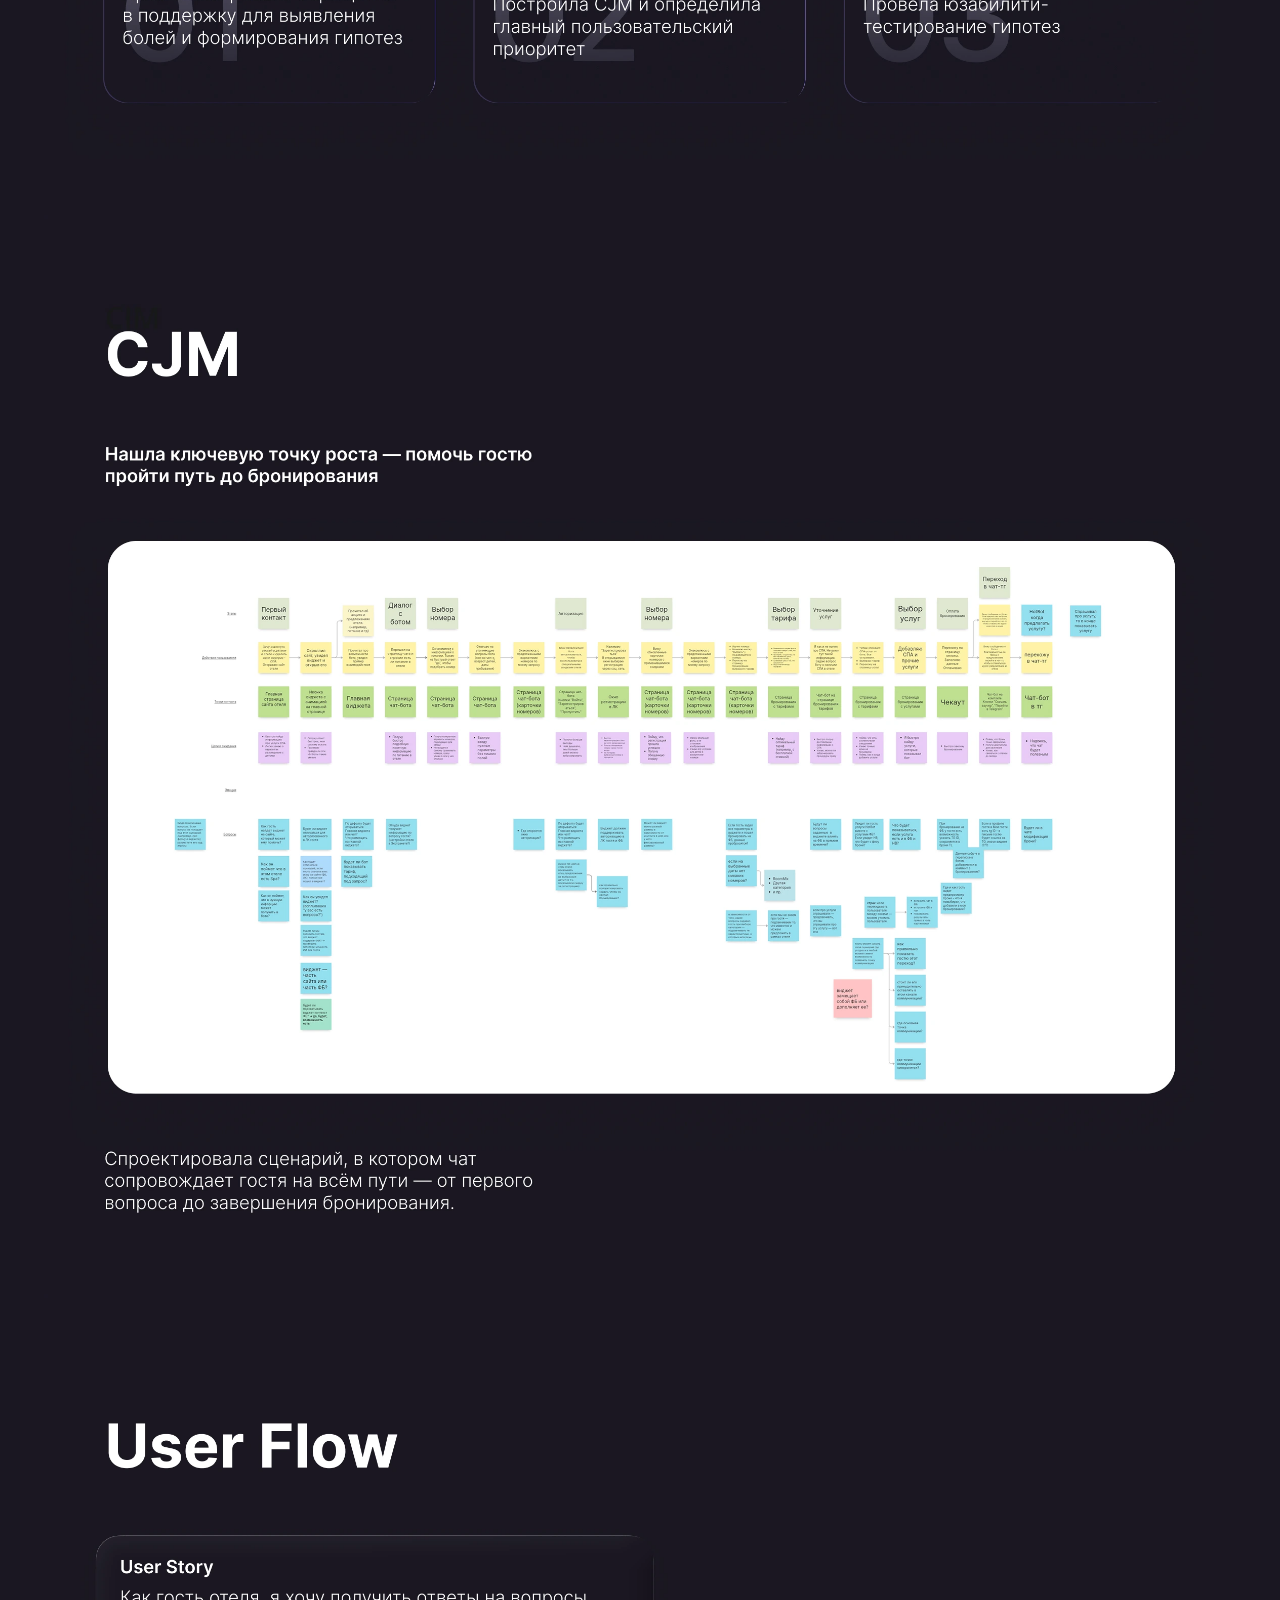
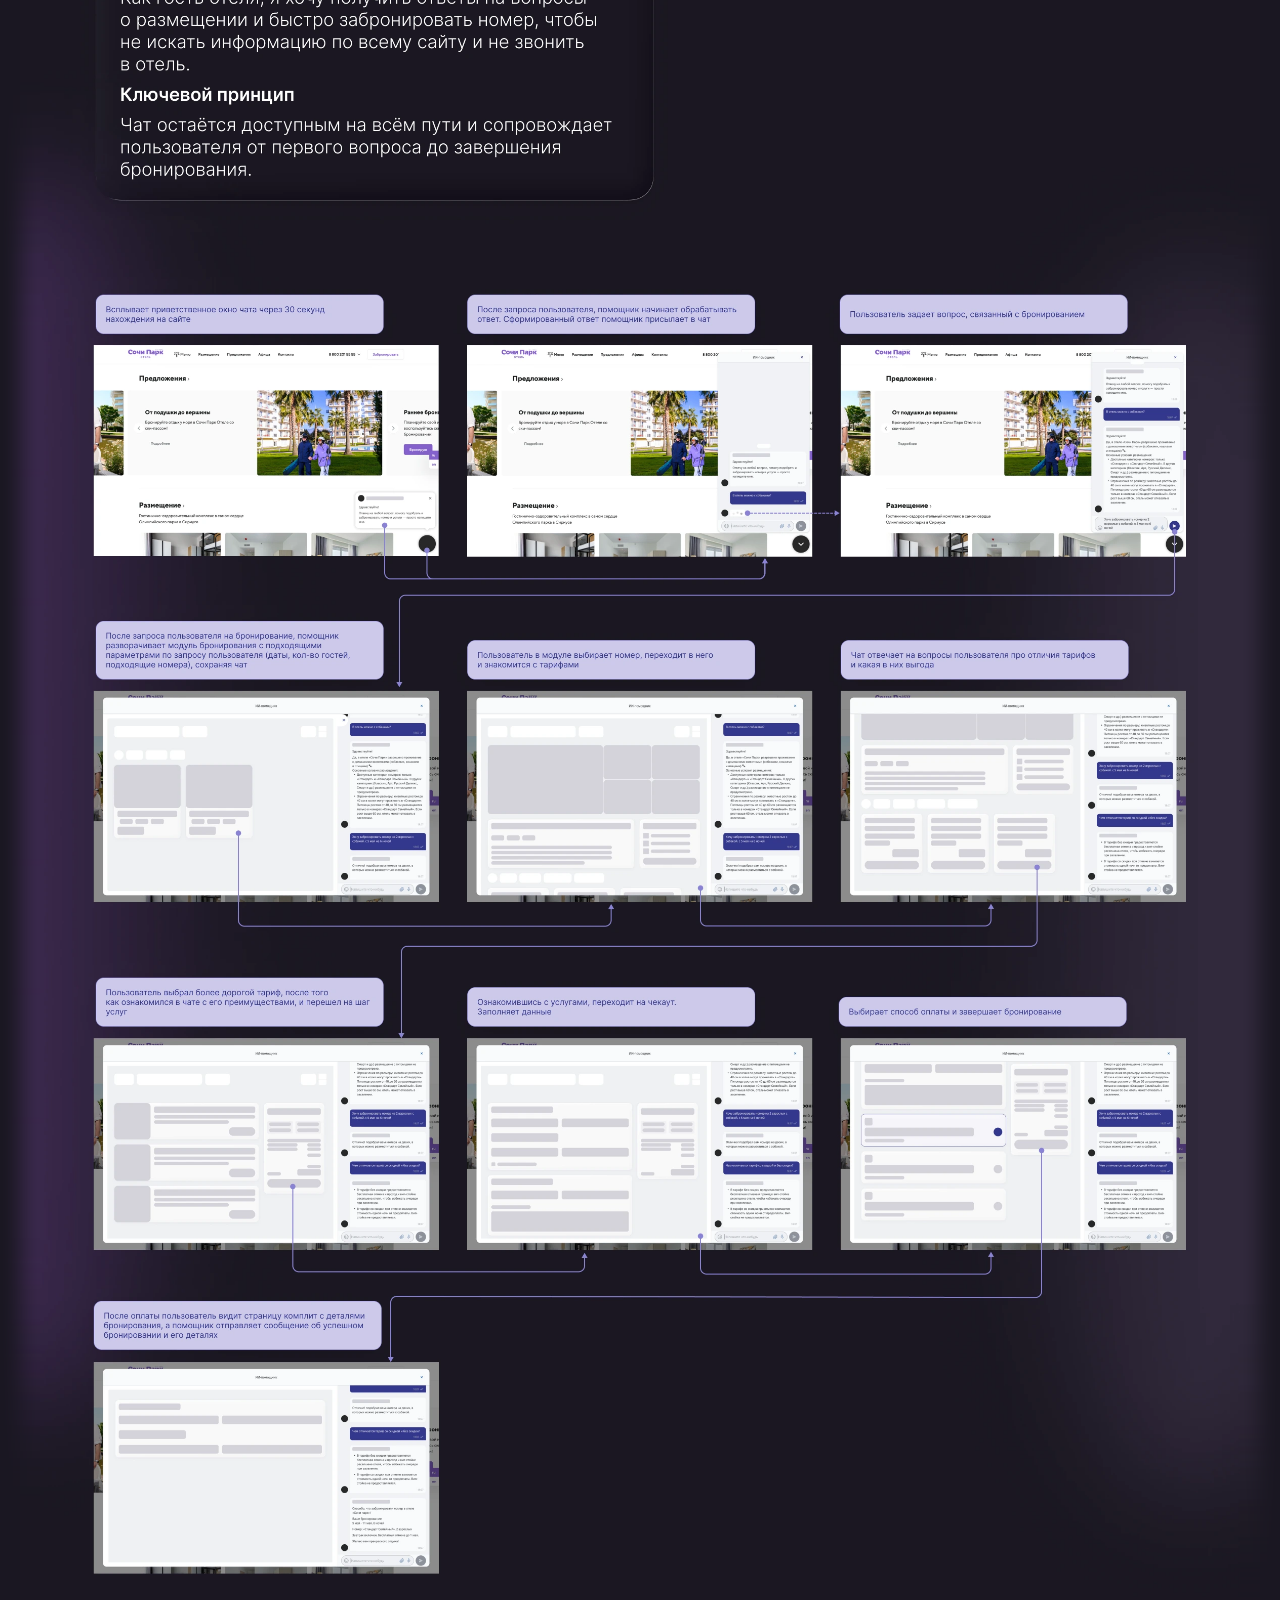
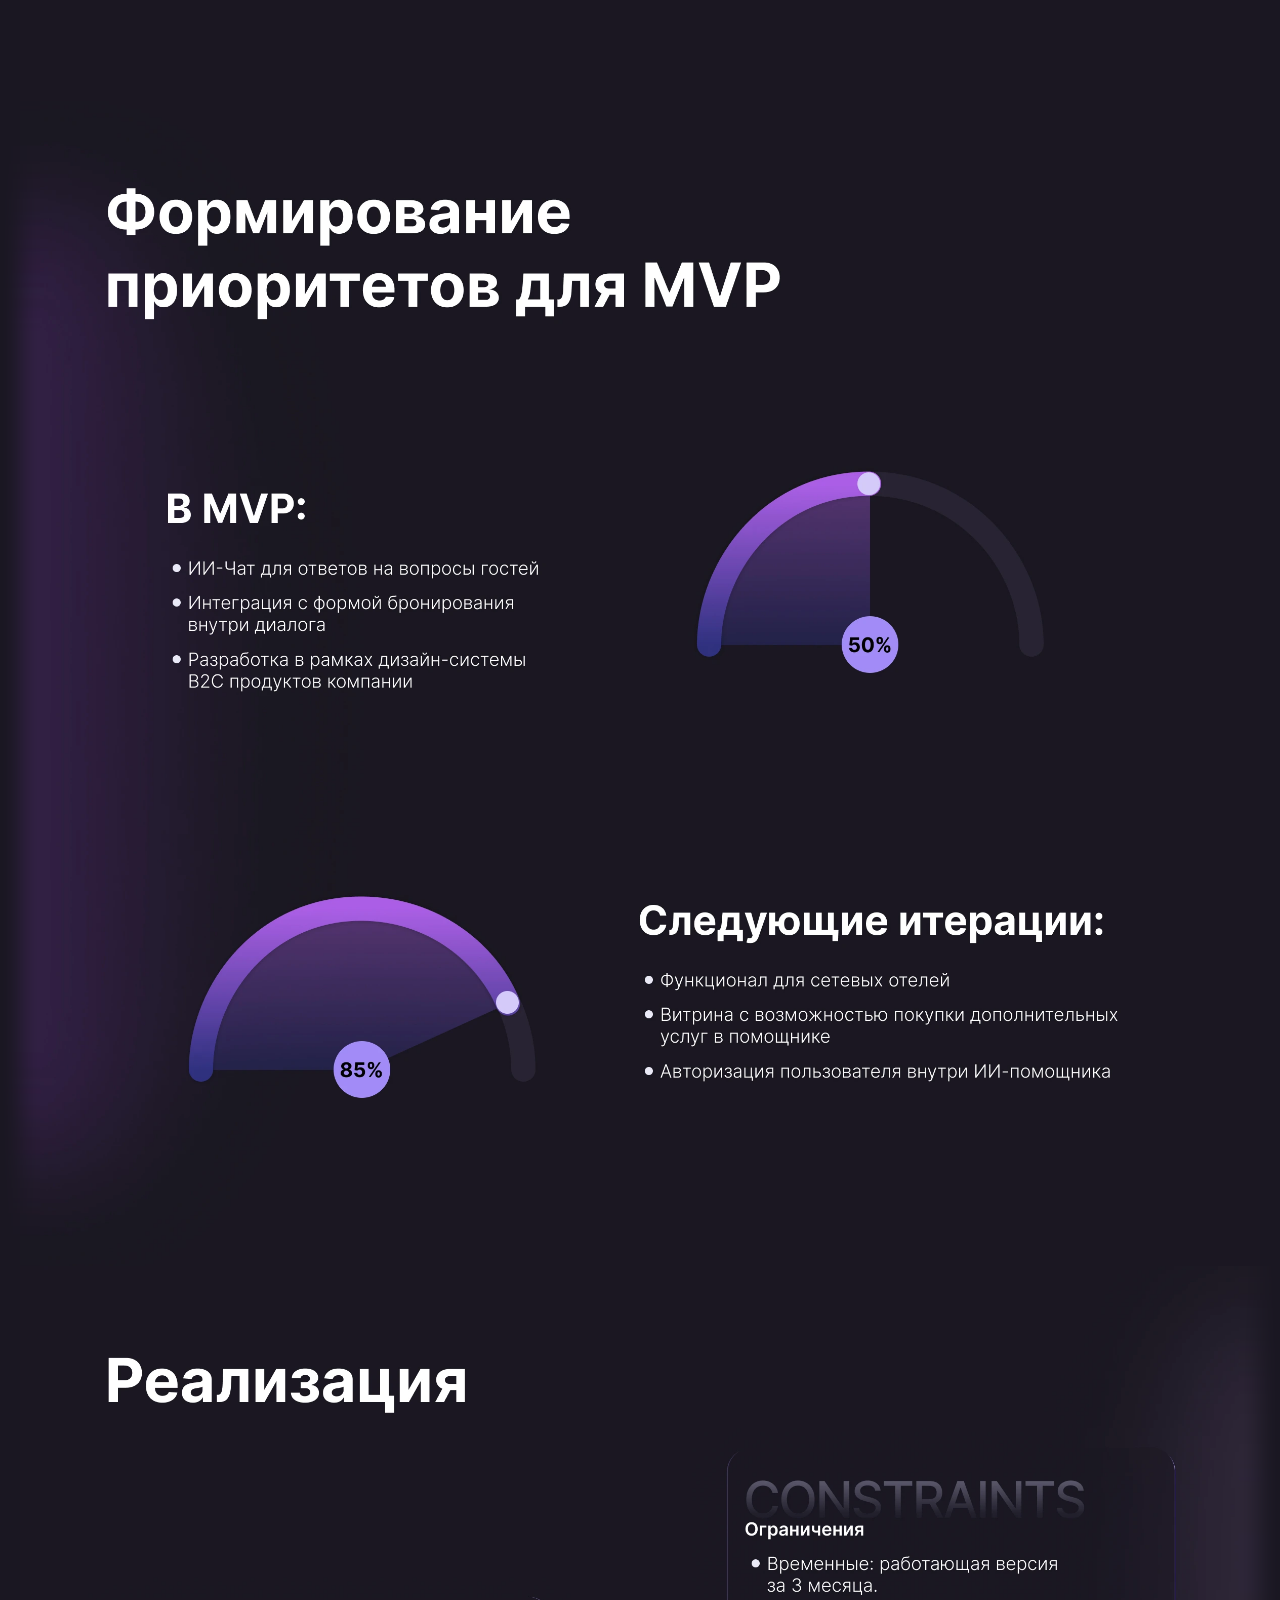
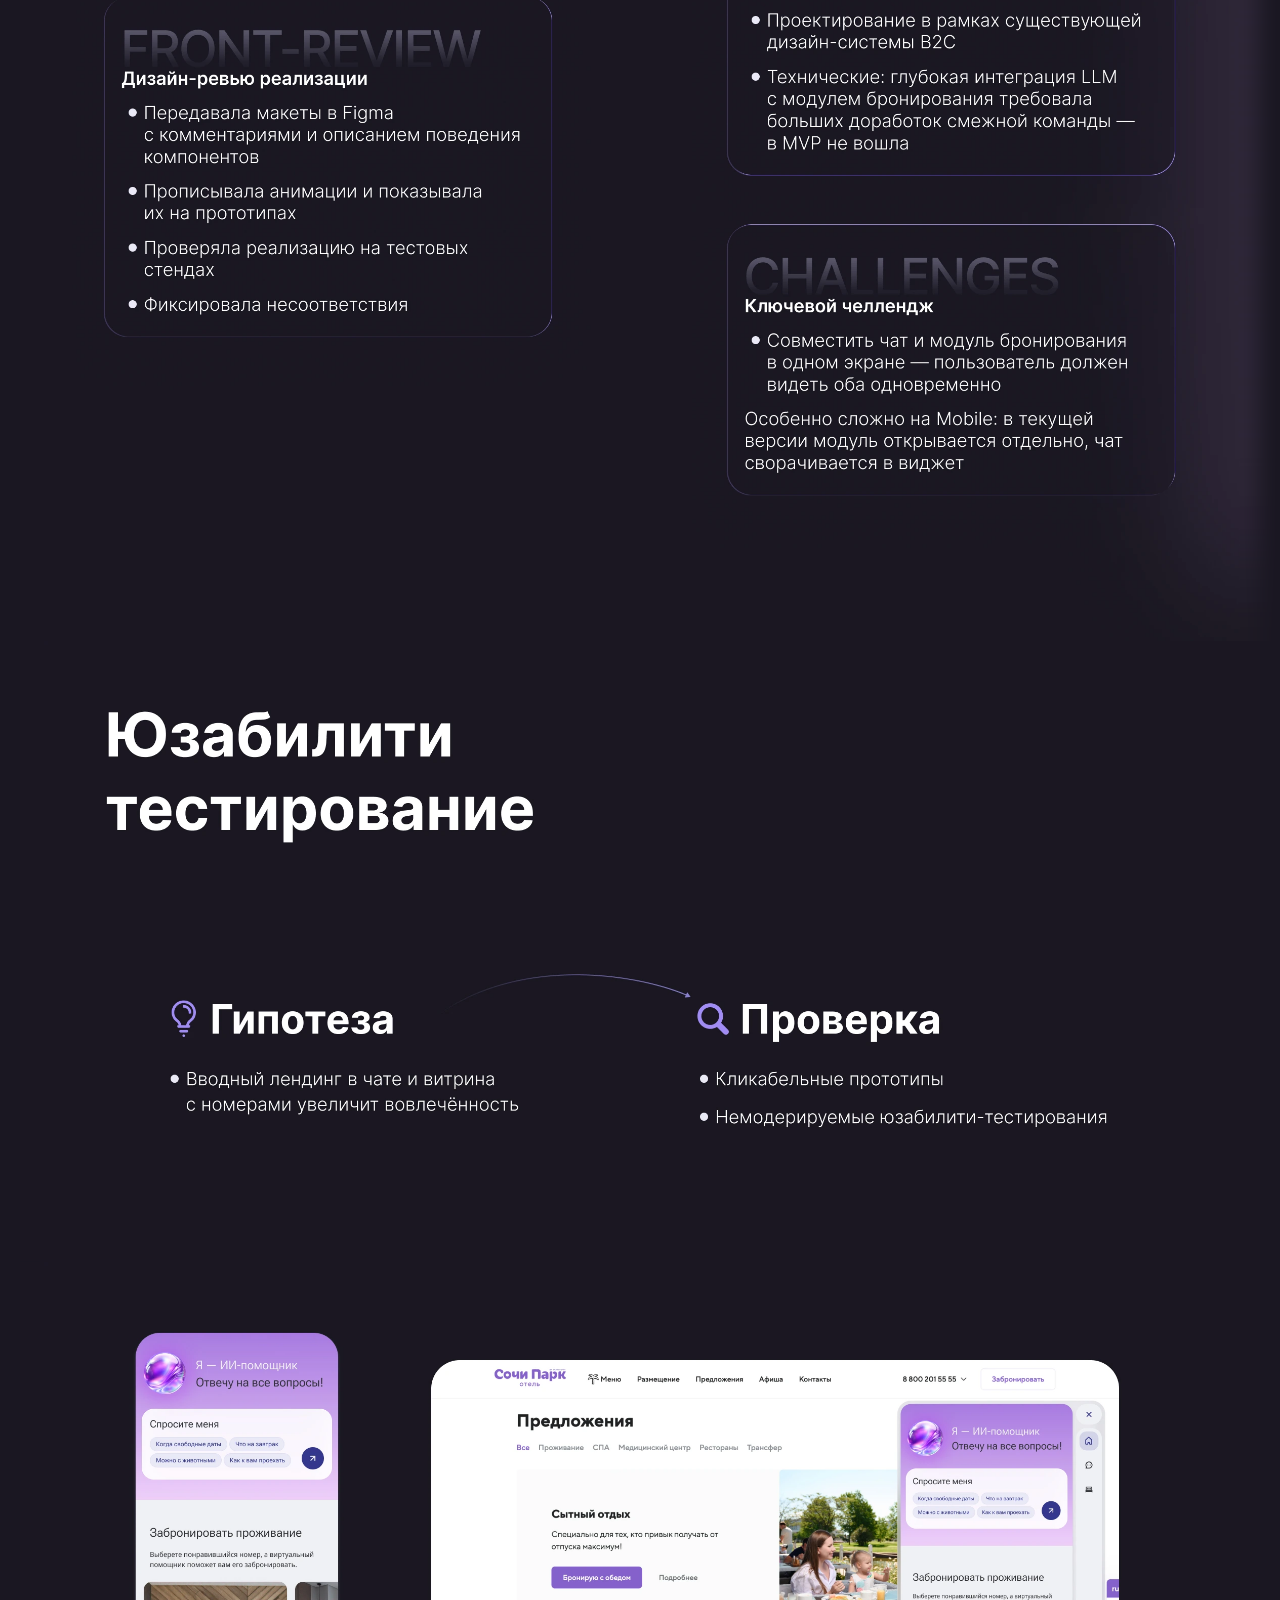
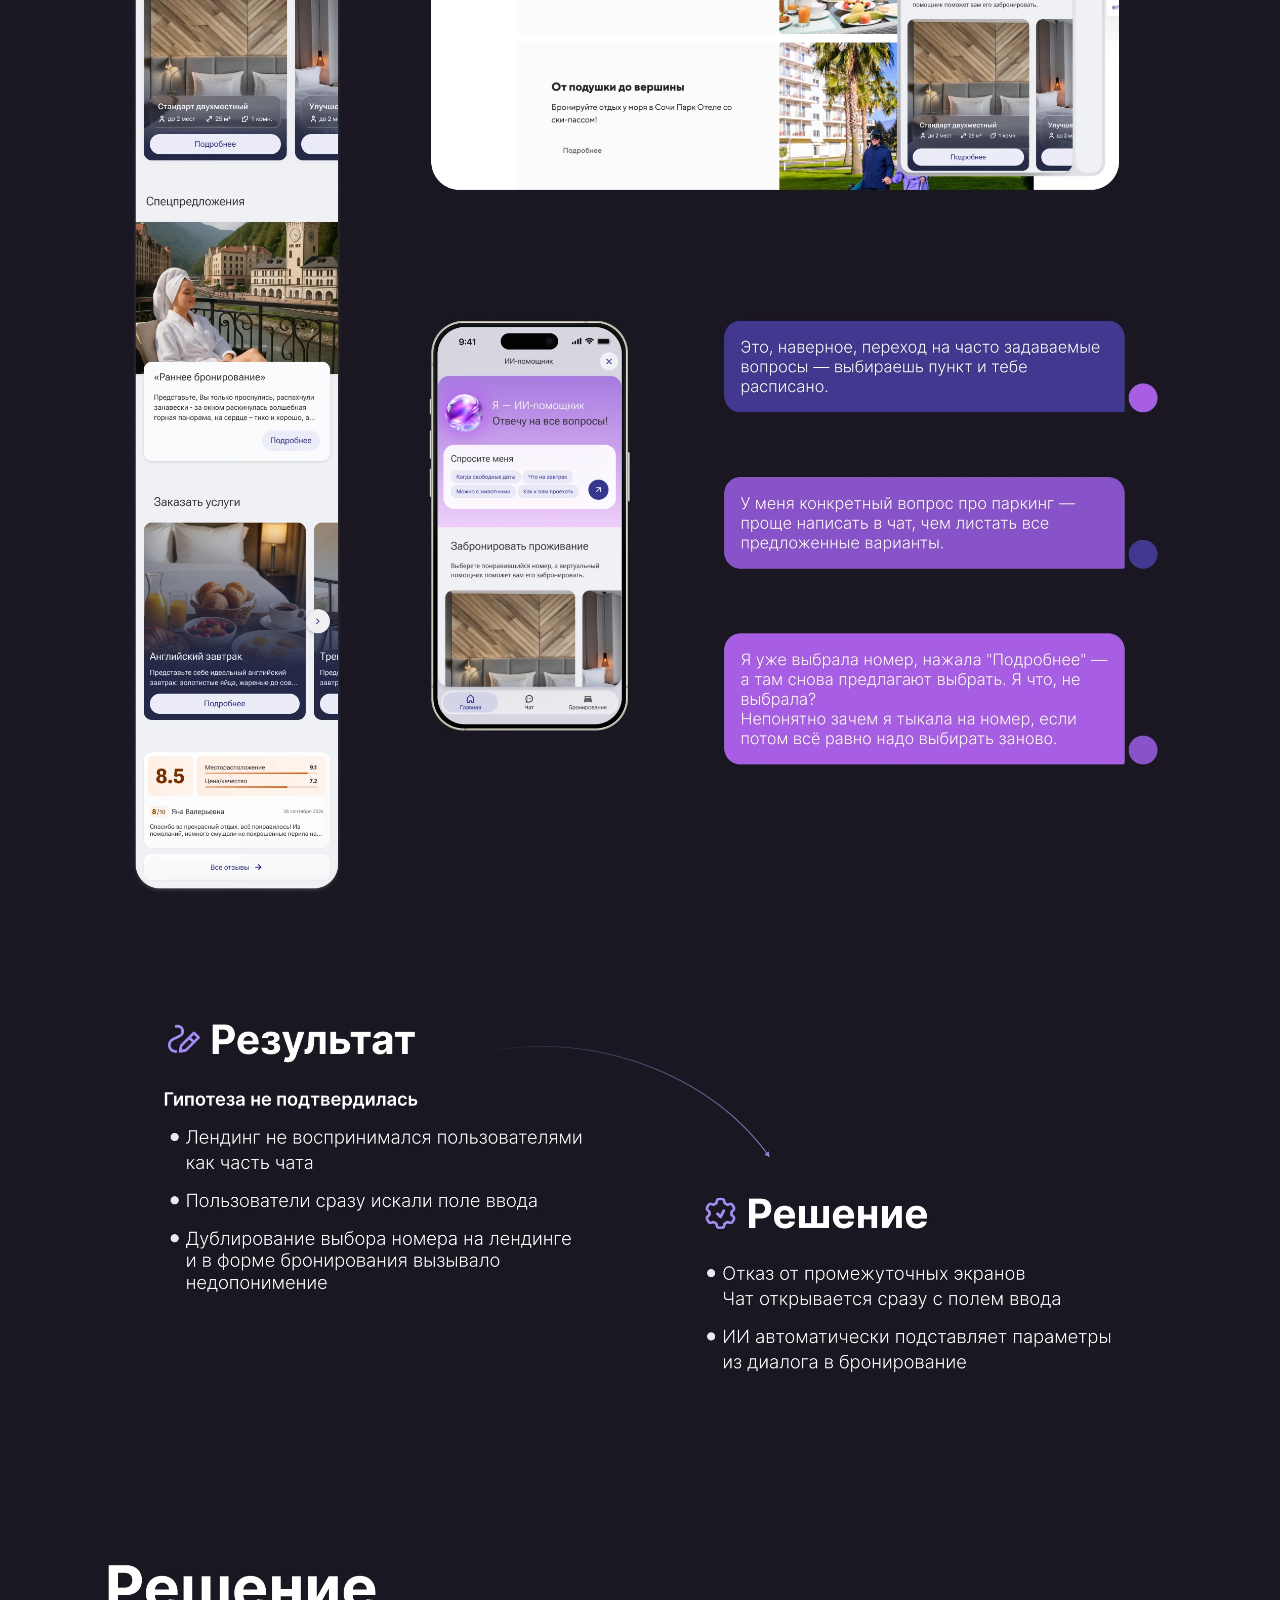
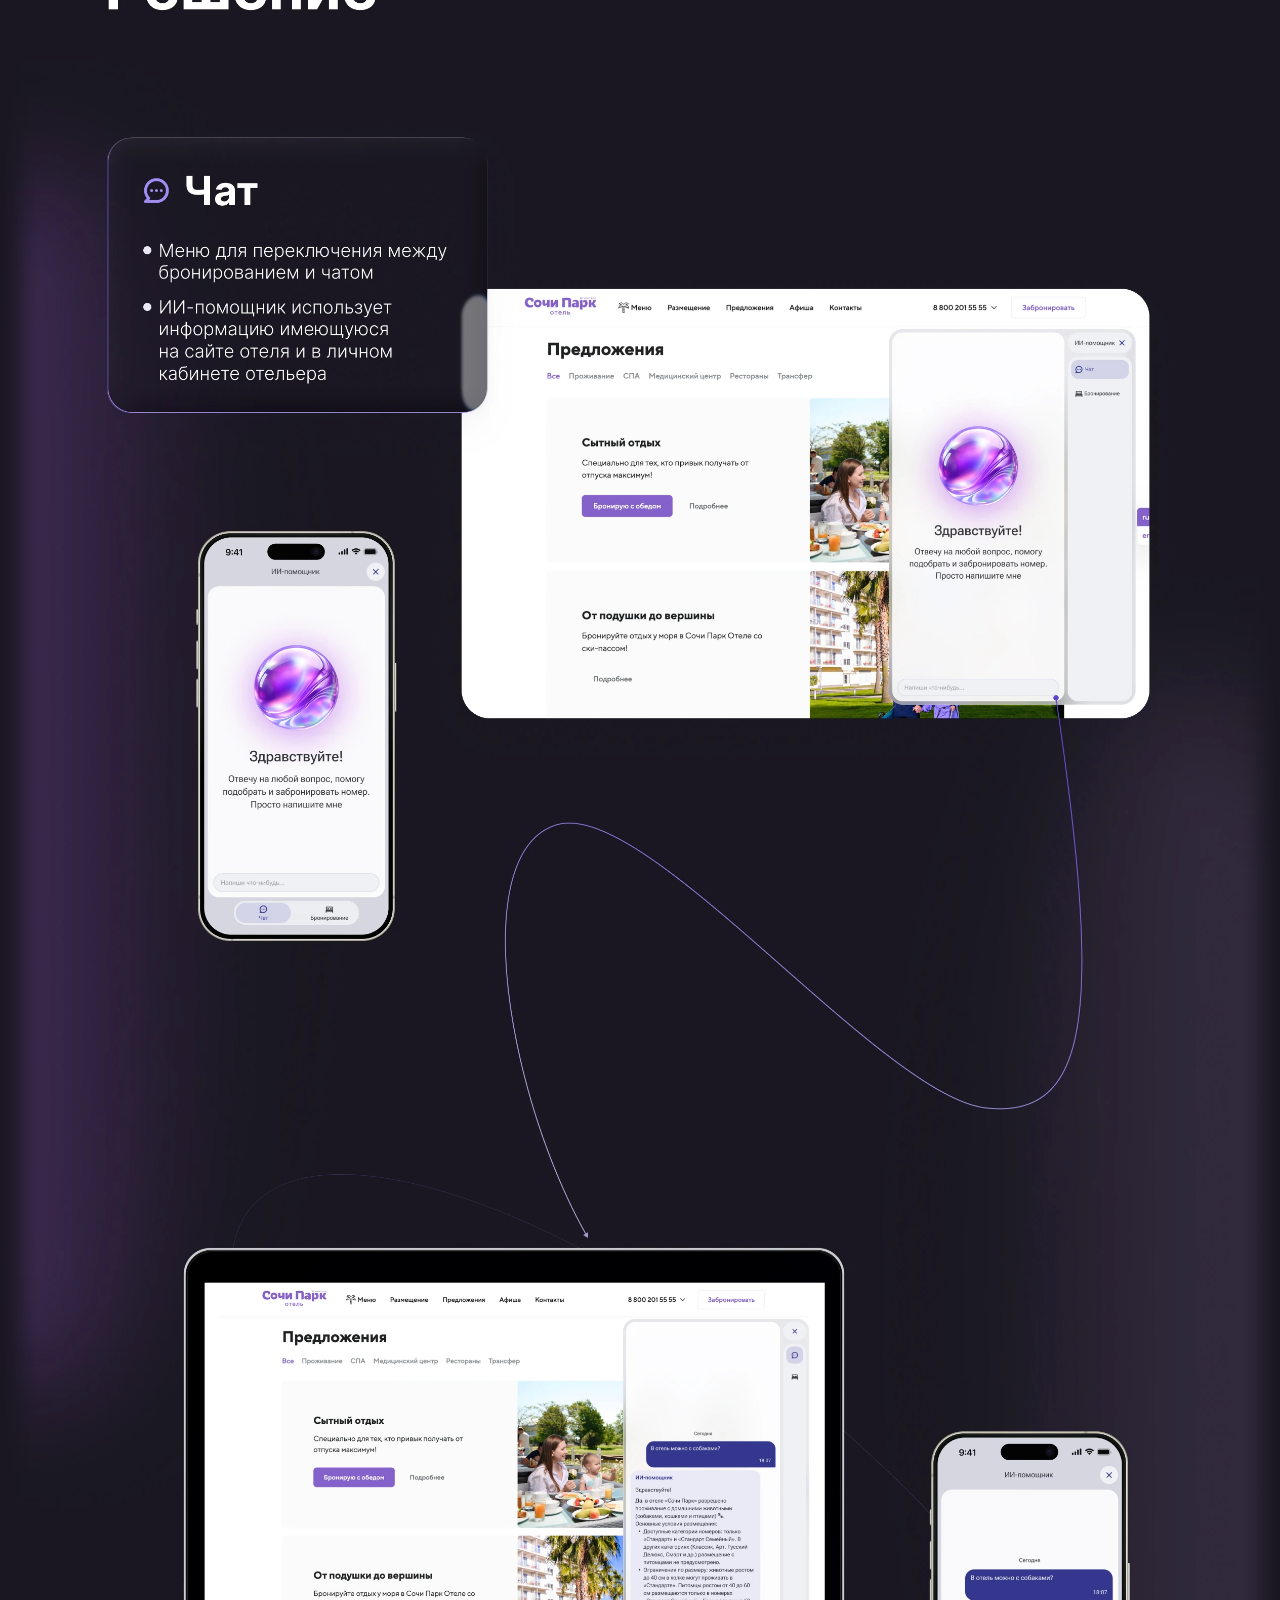
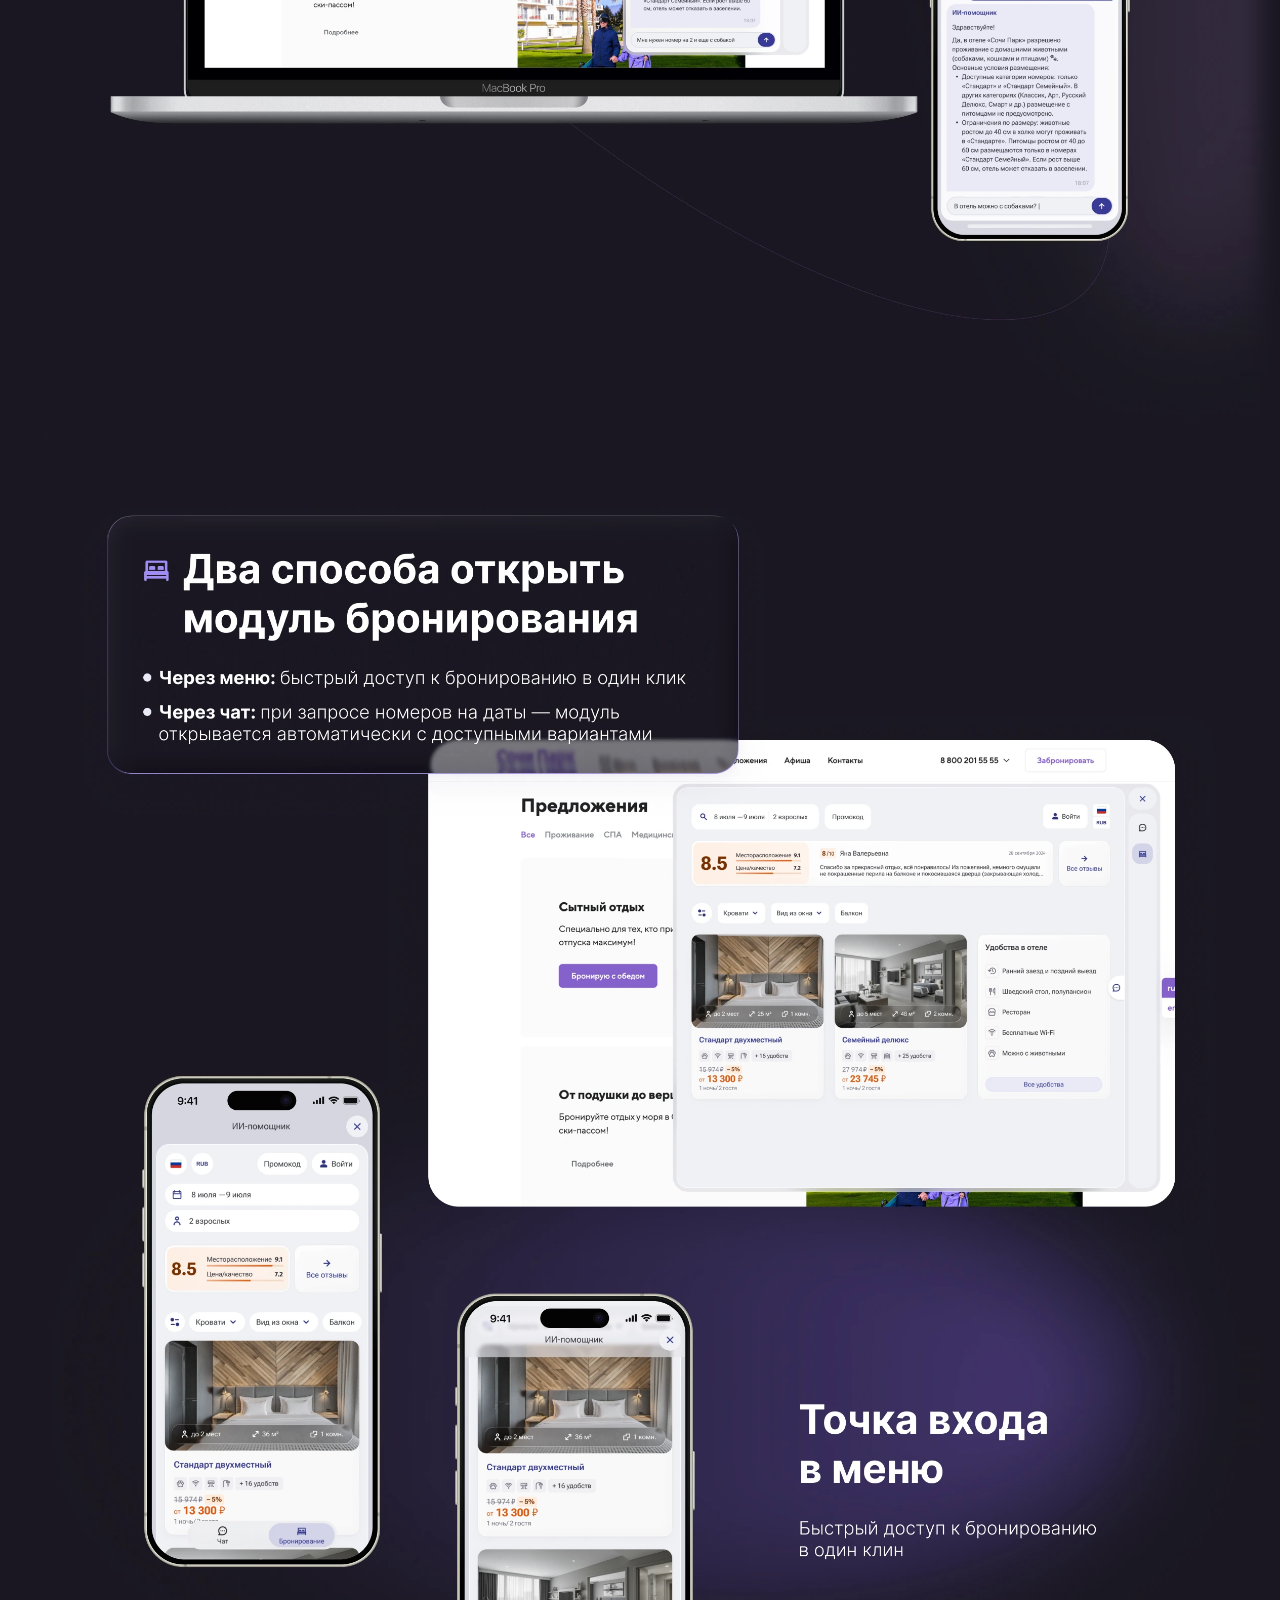
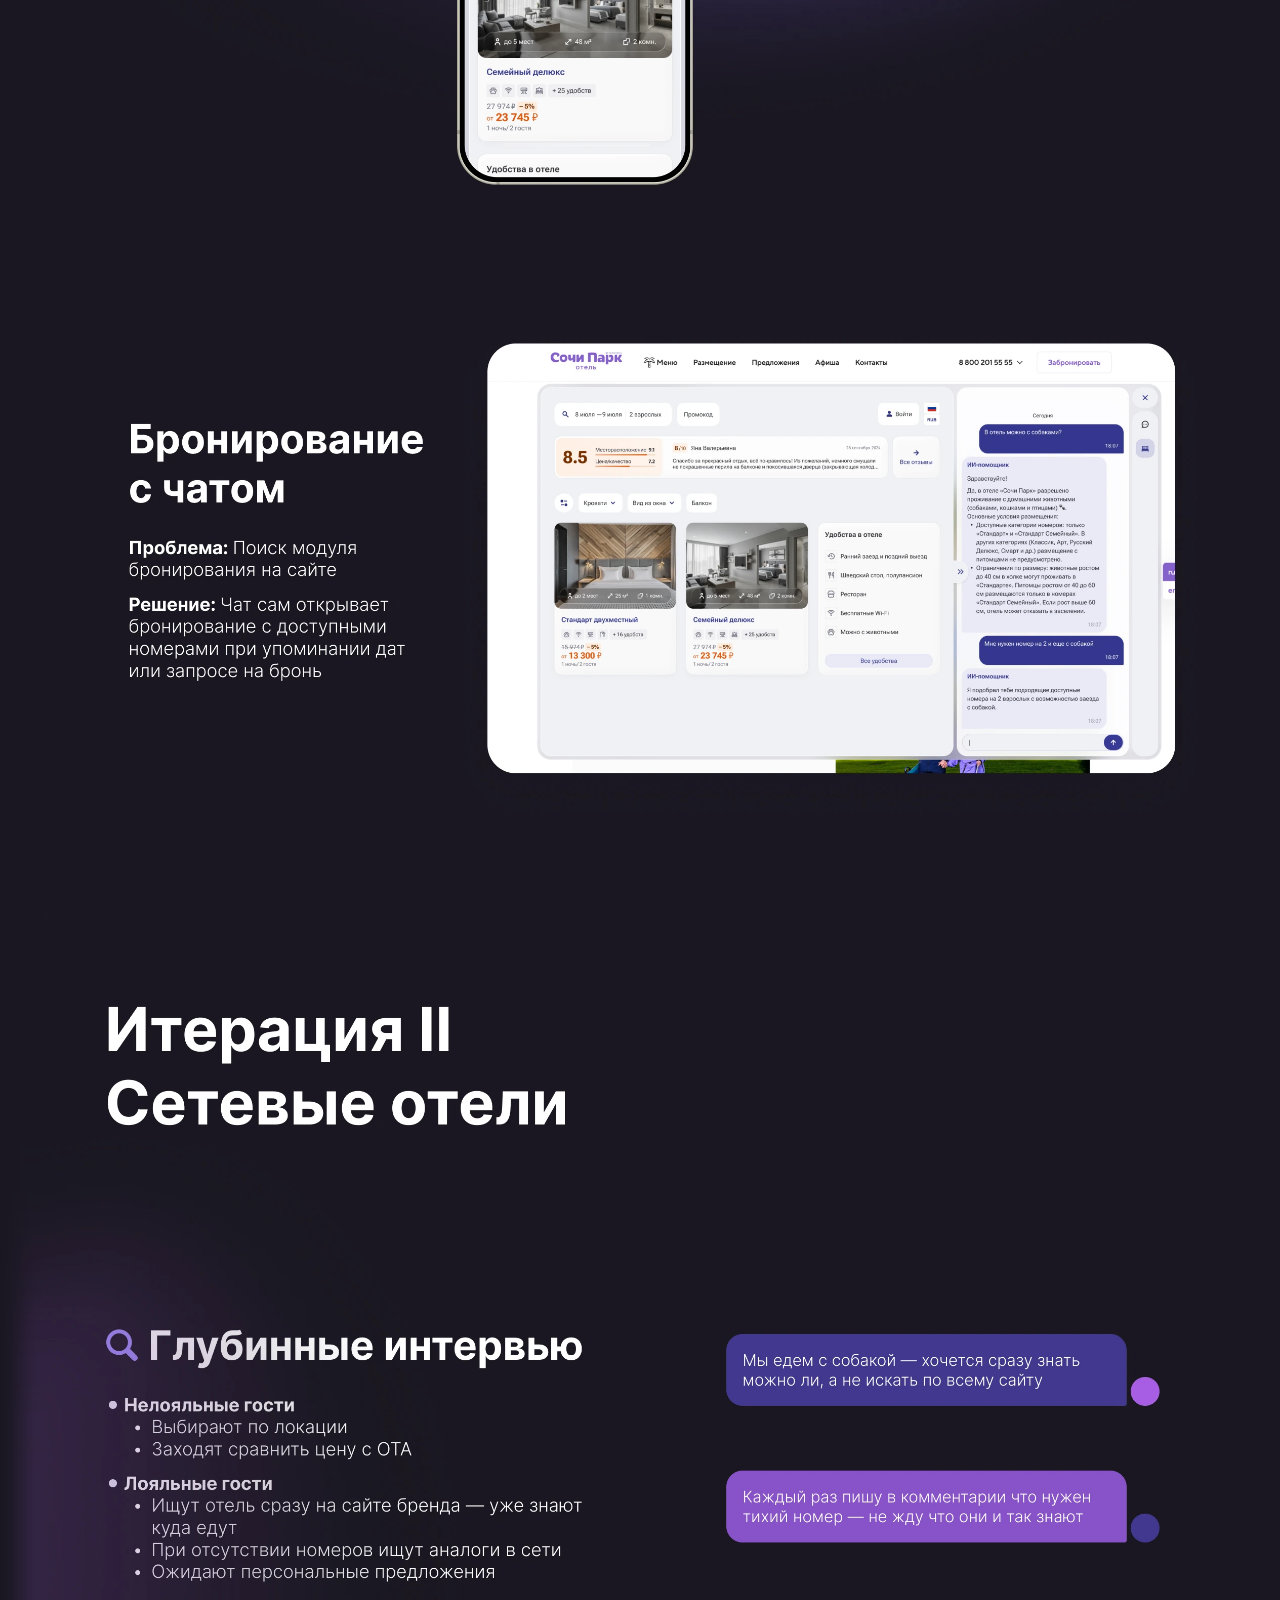
==== commit 6a598d59: "Обновить кнопки возврата в кейсах" ====
--- a/ai-assistant.html
+++ b/ai-assistant.html
@@ -6,7 +6,7 @@
   <meta name="description" content="Кейс Жанны Поломкиной о запуске ИИ-помощника для сайтов отелей.">
   <meta name="theme-color" content="#1a1722">
   <title>ИИ-помощник — Жанна Поломкина</title>
-  <link rel="stylesheet" href="styles.css">
+  <link rel="stylesheet" href="case-styles.css">
 </head>
 <body class="project-page project-page-dark">
   <header class="project-nav page">
--- a/case-styles.css
+++ b/case-styles.css
@@ -0,0 +1,278 @@
+:root {
+  font-family: Arial, Helvetica, sans-serif;
+  color: #101013;
+  background: #ececef;
+  --accent: #35338b;
+  --inset: clamp(24px, 5.333vw, 64px);
+}
+
+*, *::before, *::after { box-sizing: border-box; }
+body {
+  margin: 0;
+  background: radial-gradient(
+    ellipse clamp(260px, 45.833vw, 720px) clamp(160px, 18vw, 260px)
+    at max(0px, calc(50% - 600px)) clamp(90px, 10.417vw, 145px),
+    #ccc4eb, transparent
+  ) no-repeat;
+}
+h1, h2, h3, ul { margin: 0; }
+h2 { font-size: 40px; line-height: 1.2; }
+a { color: var(--accent); text-decoration: none; }
+a:focus-visible, button:focus-visible { outline: 3px solid #796be2; outline-offset: 4px; }
+a:hover { text-decoration: underline; }
+img { display: block; max-width: 100%; }
+section { scroll-margin-top: 24px; }
+
+.page {
+  max-width: 1200px;
+  margin-inline: auto;
+}
+.inset { padding-inline: var(--inset); }
+.header { padding-top: 30px; }
+.header nav { display: flex; justify-content: flex-end; flex-wrap: wrap; gap: 12px 28px; font-size: 16px; }
+.header h1 {
+  margin-top: 40px;
+  font-size: clamp(40px, 6.05vw, 73px);
+  line-height: 1.16;
+  letter-spacing: -.02em;
+  color: #050506;
+}
+
+.intro {
+  display: grid;
+  grid-template-columns: minmax(0, 395fr) minmax(0, 613fr);
+  align-items: stretch;
+  gap: clamp(24px, 5.333vw, 64px);
+  margin-top: clamp(58px, 12.1vw, 145px);
+  margin-bottom: clamp(48px, 7vw, 84px);
+}
+.portrait {
+  width: 100%;
+  height: 100%;
+  object-fit: cover;
+  border-radius: 40px;
+  box-shadow: 0 24px 58px #24233f0d;
+}
+.bio {
+  padding: clamp(28px, 4.67vw, 56px);
+  background: linear-gradient(152deg, #fff, #f0f0f1);
+  border-radius: 48px;
+  box-shadow: inset 0 0 34px #ffffff88, 0 1px 4px #1817290d, 0 16px 36px #24233f08;
+}
+.bio h2 { margin-bottom: 32px; color: #050506; }
+.bio ul, .case ul { font-size: 20px; line-height: 1.22; }
+.bio ul, .case ul, .achievement ul { padding-left: 24px; }
+.bio li::marker, .case li::marker { color: var(--accent); }
+.bio li + li { margin-top: 23px; }
+.bio address {
+  display: flex;
+  flex-wrap: wrap;
+  gap: 10px clamp(20px, 5.4vw, 65px);
+  margin-top: 24px;
+  font-style: normal;
+  font-size: 16px;
+}
+
+.achievements {
+  position: relative;
+  isolation: isolate;
+  overflow: hidden;
+  padding-block: 120px 122px;
+  border-radius: 40px;
+  color: white;
+  background: radial-gradient(ellipse 55% 46% at 67% 55%, #473a75, transparent 100%), #1f1e2d;
+}
+.achievements::before {
+  content: "";
+  position: absolute;
+  z-index: -1;
+  top: 190px;
+  left: 10%;
+  width: 720px;
+  height: 240px;
+  border: 1px solid #7662ac75;
+  border-radius: 50%;
+  transform: rotate(37deg);
+}
+.achievement-grid {
+  display: grid;
+  grid-template-columns: repeat(3, minmax(0, 1fr));
+  gap: clamp(18px, 3.333vw, 40px);
+  margin-top: 64px;
+}
+.achievement {
+  position: relative;
+  min-height: 323px;
+  padding: 32px 23px 105px;
+  border: 1px solid #aaa7c247;
+  border-right-color: #8981b521;
+  border-radius: 30px;
+  background: linear-gradient(140deg, #211f34e8, #141321e8);
+}
+.achievement:nth-child(3) { background: linear-gradient(140deg, #262347e6, #141321ee); }
+.achievement h3 { font-size: clamp(21px, 2.333vw, 28px); line-height: 1.2; }
+.achievement ul { margin-top: 24px; font-size: 18px; line-height: 1.45; }
+.achievement li + li { margin-top: 5px; }
+.achievement img { position: absolute; right: 35px; bottom: 28px; }
+
+.cases { padding-top: 104px; padding-bottom: 180px; }
+.cases > h2 { margin-bottom: 64px; }
+.case {
+  display: grid;
+  grid-template-columns: 42.3% minmax(0, 1fr);
+  width: calc(100% - 32px);
+  border-radius: 40px;
+  background: #fff;
+  color: #191b1e;
+  box-shadow: 0 24px 55px #24233f0e, 0 1px 4px #24233f12;
+  cursor: pointer;
+}
+.case + .case { margin-top: 64px; }
+.case-cover { width: 100%; height: 100%; object-fit: cover; border-radius: inherit; }
+.case-body { display: flex; flex-direction: column; padding: 39px 32px 31px 40px; }
+.case h3 { margin-bottom: 30px; font-size: 28px; line-height: 1.22; }
+.case li + li { margin-top: 12px; }
+.case-link {
+  display: inline-flex;
+  align-items: center;
+  gap: 4px;
+  align-self: flex-end;
+  margin-top: auto;
+  padding: 12px 16px;
+  border-radius: 100px;
+  background: #e8e6f6;
+  font-size: 16px;
+  line-height: 1;
+}
+.case ul { margin-bottom: 24px; }
+.case:has(.case-link:focus-visible) { outline: 3px solid #796be2; outline-offset: 4px; }
+.case-link:hover { text-decoration: none; }
+
+@media (hover: hover) {
+  .case:hover { box-shadow: 0 24px 84px #0e0c3017, 0 3px 20px #0e0c300d; }
+  .case-link:hover { background: #ded9f4; }
+}
+
+@media (max-width: 960px) {
+  .bio ul, .case ul { font-size: 18px; }
+  .bio li + li { margin-top: 16px; }
+  .bio address { column-gap: 20px; }
+  .case { width: 100%; }
+  .case-cover { object-fit: contain; background: #ececef; }
+  .case-body { padding: 28px; }
+  .case h3 { font-size: 24px; }
+}
+
+@media (max-width: 760px) {
+  h2 { font-size: 32px; }
+  .header nav { justify-content: flex-start; }
+  .intro { grid-template-columns: 1fr; }
+  .portrait { height: auto; width: min(100%, 395px); }
+  .bio { border-radius: 32px; }
+  .bio h2 { margin-bottom: 22px; }
+  .achievements { padding-block: 54px; border-radius: 30px; }
+  .achievement-grid { grid-template-columns: 1fr; margin-top: 32px; }
+  .achievement { min-height: 196px; padding-bottom: 32px; padding-right: 83px; }
+  .achievement ul { margin-top: 16px; }
+  .achievement img { width: 52px; height: 52px; right: 18px; bottom: 20px; }
+  .cases { padding-block: 60px 80px; }
+  .cases > h2 { margin-bottom: 30px; }
+  .case { grid-template-columns: 1fr; border-radius: 30px; }
+  .case + .case { margin-top: 32px; }
+  .case-cover { height: auto; aspect-ratio: auto; }
+  .case h3 { margin-bottom: 20px; }
+}
+
+@media (max-width: 420px) {
+  .header h1 { font-size: clamp(29px, 8.3vw, 40px); }
+  .header nav { gap: 12px 18px; }
+  .bio, .case-body { padding: 24px; }
+  .bio ul, .case ul { font-size: 17px; }
+}
+
+@media (min-width: 1100px) {
+  .intro { min-height: 482px; }
+  .case { min-height: 390px; }
+  .case + .case { min-height: 414px; }
+}
+
+.project-page { background: #ececef; }
+.project-page-modification { background: #ecebf0; }
+.project-page-dark { background: #1a1722; color: #fff; color-scheme: dark; }
+
+@media (min-width: 1201px) {
+  .project-page-modification {
+    /* Match the cover's edge colors over its displayed height (1200 × 2005/2371). */
+    background: linear-gradient(
+      #eeedf2, #f0eff2 5% 17%, #f1f1f3 25% 55%,
+      #f0eff2 60%, #efeef3 65%, #eeedf0 75%, #ececf0 85% 100%
+    ) top / 100% calc(1200px * 2005 / 2371) no-repeat #ecebf0;
+  }
+}
+
+.project-nav {
+  position: sticky;
+  z-index: 2;
+  top: max(clamp(12px, 2.67vw, 32px), env(safe-area-inset-top));
+  height: 0;
+  padding-inline: clamp(16px, 3.33vw, 40px);
+}
+
+.project-back {
+  display: inline-flex;
+  align-items: center;
+  gap: 7px;
+  min-height: 44px;
+  padding: 8px 14px 8px 12px;
+  border: 1px solid #ffffff45;
+  border-radius: 10px;
+  background: linear-gradient(145deg, #5455a0df, #353680d9);
+  box-shadow: inset 0 1px 2px #ffffff36, 0 6px 20px #0e0c3014;
+  -webkit-backdrop-filter: blur(10px) saturate(145%);
+  backdrop-filter: blur(10px) saturate(145%);
+  color: #fff;
+  font-size: 15px;
+  line-height: 1.2;
+}
+
+.project-back:hover {
+  background: linear-gradient(145deg, #484992ec, #303174e8);
+  text-decoration: none;
+}
+
+@media (hover: hover) and (prefers-reduced-motion: no-preference) {
+  .project-back svg { transition: transform .3s; }
+  .project-back:hover svg { transform: translateX(-4px); }
+}
+
+.project-block img, img.project-block {
+  width: 100%;
+  height: auto;
+  pointer-events: none;
+  user-select: none;
+  -webkit-touch-callout: none;
+}
+
+@media (min-width: 1201px) {
+  .assistant-panel {
+    display: grid;
+    grid-template-columns: minmax(0, 1fr) min(100%, 1200px) minmax(0, 1fr);
+  }
+
+  .assistant-panel > .project-block { grid-area: 1 / 2; }
+
+  .assistant-panel::before,
+  .assistant-panel::after {
+    content: "";
+    width: min(100%, 380px);
+    background: var(--panel-glow) no-repeat;
+    background-size: 200% 100%;
+  }
+
+  .assistant-panel::before { grid-area: 1 / 1; justify-self: end; }
+  .assistant-panel::after { grid-area: 1 / 3; background-position: right; }
+}
+
+@media (max-width: 760px) {
+  .project-page main { padding-top: 58px; }
+}
